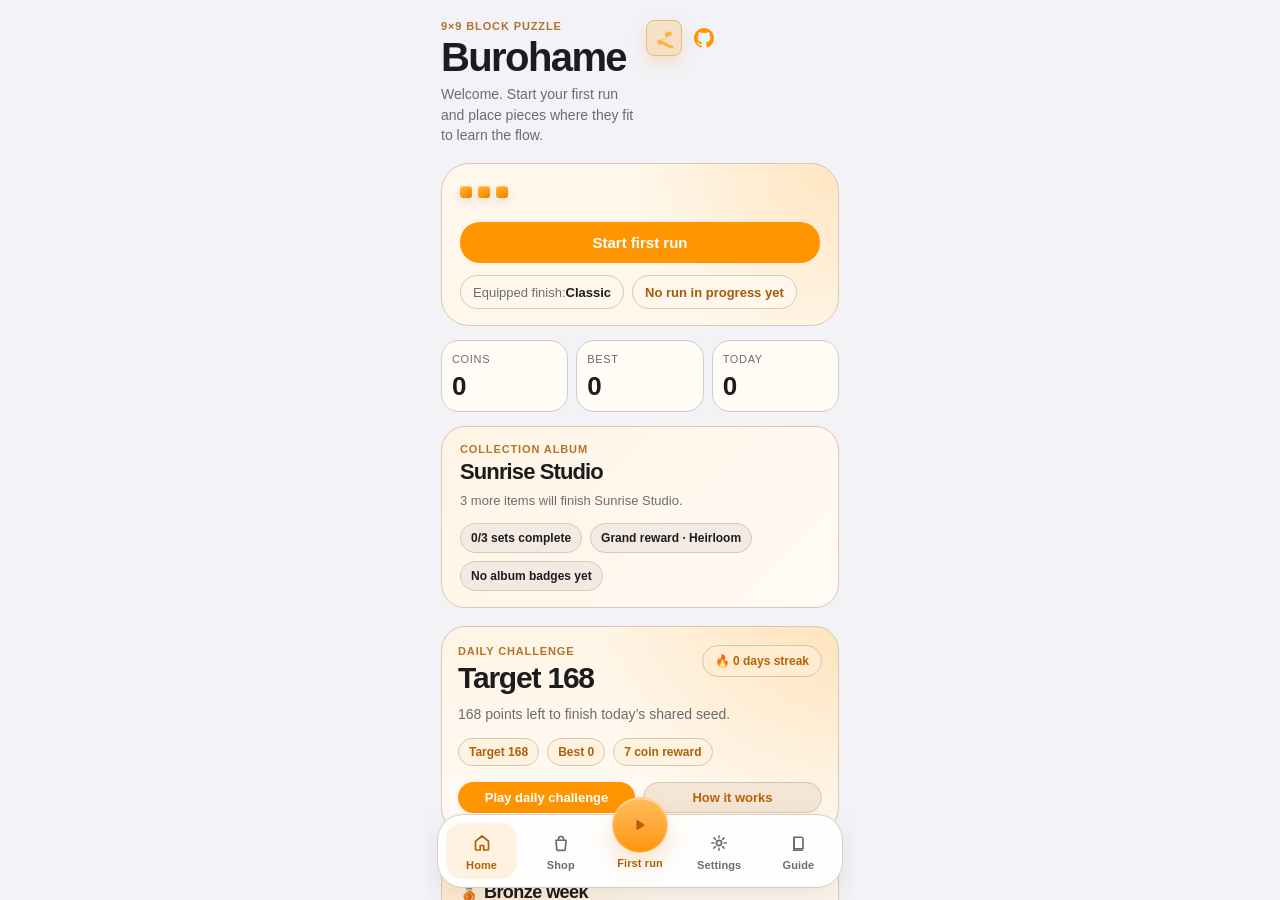
==== pr-preview/pr-103/index.html @ 81af0659 "Deploy preview for PR 103 🛫" ====
<!DOCTYPE html>
<html lang="en">
<head>
  <meta charset="UTF-8">
  <meta name="viewport" content="width=device-width, initial-scale=1.0, maximum-scale=1.0, user-scalable=no">
  <meta name="apple-mobile-web-app-capable" content="yes">
  <meta name="apple-mobile-web-app-status-bar-style" content="default">
  <meta name="apple-mobile-web-app-title" content="Burohame">
  <meta name="mobile-web-app-capable" content="yes">
  <meta name="theme-color" content="#f2f2f7">
  <link rel="manifest" href="manifest.json">
  <link rel="apple-touch-icon" href="icon-192.png">
  <title>Burohame</title>
  <link rel="stylesheet" href="styles.css">
</head>
<body>
  <div id="app" data-page="dashboard">

    <section class="page page--dashboard" data-page="dashboard" aria-label="Dashboard">
      <div class="page-scroll page-scroll--dashboard">
        <header class="page-top page-top--dashboard">
          <div>
            <p class="page-kicker">9×9 block puzzle</p>
            <h1>Burohame</h1>
            <p class="page-intro" id="dashboard-intro">boo-roh-hah-meh</p>
          </div>
          <div class="header-actions">
            <button class="icon-btn icon-btn--share" id="btn-dashboard-share" type="button" aria-label="Share Burohame">
              <svg width="20" height="20" viewBox="0 0 24 24" fill="none" aria-hidden="true">
                <path d="M16 5a3 3 0 1 0 1.18 5.76l-8.22 4.1a3 3 0 0 0-1.96-.73 3 3 0 1 0 1.96 5.27l8.22 4.1A3 3 0 1 0 18 21a2.96 2.96 0 0 0-.82-2.06l-8.22-4.1c.03-.28.03-.56 0-.84l8.22-4.1A3 3 0 1 0 16 5Z" fill="currentColor"/>
              </svg>
            </button>
            <a class="icon-btn" href="https://github.com/Bigalan09/Burohame" target="_blank" rel="noopener noreferrer" aria-label="GitHub repository">
              <svg width="20" height="20" viewBox="0 0 16 16" fill="currentColor" aria-hidden="true">
                <path d="M8 0C3.58 0 0 3.58 0 8c0 3.54 2.29 6.53 5.47 7.59.4.07.55-.17.55-.38 0-.19-.01-.82-.01-1.49-2.01.37-2.53-.49-2.69-.94-.09-.23-.48-.94-.82-1.13-.28-.15-.68-.52-.01-.53.63-.01 1.08.58 1.23.82.72 1.21 1.87.87 2.33.66.07-.52.28-.87.51-1.07-1.78-.2-3.64-.89-3.64-3.95 0-.87.31-1.59.82-2.15-.08-.2-.36-1.02.08-2.12 0 0 .67-.21 2.2.82.64-.18 1.32-.27 2-.27s1.36.09 2 .27c1.53-1.04 2.2-.82 2.2-.82.44 1.1.16 1.92.08 2.12.51.56.82 1.27.82 2.15 0 3.07-1.87 3.75-3.65 3.95.29.25.54.73.54 1.48 0 1.07-.01 1.93-.01 2.2 0 .21.15.46.55.38A8.01 8.01 0 0016 8c0-4.42-3.58-8-8-8z"/>
              </svg>
            </a>
          </div>
        </header>

        <section class="dash-hero" aria-label="Start playing">
          <div class="dash-mark" aria-hidden="true">
            <span></span>
            <span></span>
            <span></span>
          </div>
          <div class="dash-actions">
            <button class="pill-btn wide" id="btn-dashboard-continue">Continue run</button>
            <button class="pill-btn wide pill-btn--secondary" id="btn-dashboard-new">Start new run</button>
          </div>
          <div class="dash-hero-meta" aria-label="Current dashboard status">
            <p class="dash-hero-note">Equipped finish: <strong id="dashboard-finish">Classic</strong></p>
            <span class="dash-hero-chip" id="dashboard-run-state">Ready for a fresh run</span>
          </div>
        </section>

        <section class="dashboard-stats" aria-label="Dashboard statistics">
          <article class="dashboard-stat">
            <span>Coins</span>
            <strong id="dashboard-coins">0</strong>
          </article>
          <article class="dashboard-stat">
            <span>Best</span>
            <strong id="dashboard-best">0</strong>
          </article>
          <article class="dashboard-stat">
            <span>Today</span>
            <strong id="dashboard-today">0</strong>
          </article>
        </section>

        <button class="album-teaser" id="btn-dashboard-album-page" type="button" aria-label="Open collection album">
          <div>
            <span class="album-teaser__kicker">Collection album</span>
            <strong id="dashboard-album-title">Collection album</strong>
            <p id="dashboard-album-copy">Browse themed cosmetic sets and track completion rewards.</p>
          </div>
          <div class="album-teaser__meta">
            <span id="dashboard-album-progress">0/0 sets complete</span>
            <span id="dashboard-album-reward">Grand reward</span>
            <span id="dashboard-album-badge">No album badges yet</span>
          </div>
        </button>

        <section class="dashboard-retention" aria-label="Extras">
          <section class="dashboard-challenge" aria-label="Daily challenge status">
            <div class="dashboard-challenge__head">
              <div>
                <span class="dashboard-challenge__kicker">Daily challenge</span>
                <h2 id="dashboard-daily-title">Ready for today</h2>
              </div>
              <span class="dashboard-challenge__streak" id="dashboard-daily-streak">🔥 0 day streak</span>
            </div>
            <p class="dashboard-challenge__copy" id="dashboard-daily-copy">A fresh seeded board is ready.</p>
            <div class="dashboard-challenge__meta">
              <span id="dashboard-daily-target">Target 0</span>
              <span id="dashboard-daily-best">Best 0</span>
              <span id="dashboard-daily-reward">0 coin reward</span>
            </div>
            <div class="dashboard-challenge__actions">
              <button class="pill-btn" id="btn-dashboard-daily-play" type="button">Play daily challenge</button>
              <button class="pill-btn pill-btn--secondary" id="btn-dashboard-daily-info" type="button">How it works</button>
            </div>
          </section>

          <div class="retention-links">
            <button class="retention-link retention-link--weekly" id="btn-dashboard-weekly-page" type="button" aria-label="Open weekly leaderboard page">
              <span class="retention-link__kicker">Weekly leaderboard</span>
              <strong id="dashboard-weekly-card-title">Bronze week</strong>
              <p id="dashboard-weekly-card-copy">Your best four runs shape the table.</p>
              <div class="retention-link__meta">
                <span id="dashboard-weekly-card-rank">20th of 20</span>
                <span id="dashboard-weekly-card-zone">Hold zone</span>
                <span id="dashboard-weekly-card-countdown">0h left</span>
              </div>
              <div class="retention-link__footer" aria-hidden="true">
                <span class="retention-link__cta">Open weekly leaderboard</span>
                <span class="retention-link__arrow">→</span>
              </div>
            </button>

            <button class="retention-link" id="btn-dashboard-quests-page" type="button" aria-label="Open quest chains page">
              <span class="retention-link__kicker">Quest chains</span>
              <strong id="dashboard-quest-card-title">Weekly routes</strong>
              <p id="dashboard-quest-card-copy">Only one quest step is active at a time. Finish it to unlock the next.</p>
              <div class="retention-link__meta">
                <span id="dashboard-quest-card-progress">0/0 chains complete</span>
                <span id="dashboard-quest-card-timer">0h left</span>
              </div>
              <div class="retention-link__footer" aria-hidden="true">
                <span class="retention-link__cta">Open quest chains</span>
                <span class="retention-link__arrow">→</span>
              </div>
            </button>

            <button class="retention-link" id="btn-dashboard-missions-page" type="button" aria-label="Open daily missions page">
              <span class="retention-link__kicker">Daily missions</span>
              <strong id="dashboard-mission-card-title">Today’s goals</strong>
              <p id="dashboard-mission-copy">Fresh goals are on the way.</p>
              <div class="retention-link__meta">
                <span id="dashboard-mission-card-progress">0/0 completed</span>
                <span class="dashboard-mission-pill" id="mission-badge" hidden>0/0</span>
              </div>
              <div class="retention-link__footer" aria-hidden="true">
                <span class="retention-link__cta">Open daily missions</span>
                <span class="retention-link__arrow">→</span>
              </div>
            </button>
          </div>
        </section>
      </div>
    </section>

    <section class="page page--weekly" data-page="weekly" aria-label="Weekly leaderboard">
      <div class="page-scroll">
        <header class="page-top">
          <div>
            <p class="page-kicker">Best four runs</p>
            <h2>Weekly leaderboard</h2>
            <p class="page-intro">Every week you sit in a calm league. Only your strongest four runs count, so quality beats grind.</p>
          </div>
          <button class="icon-btn" data-back-page="dashboard" aria-label="Back to dashboard" type="button">
            <svg width="20" height="20" viewBox="0 0 20 20" fill="none" aria-hidden="true">
              <path d="M11.75 4.5L6 10l5.75 5.5" stroke="currentColor" stroke-width="1.9" stroke-linecap="round" stroke-linejoin="round"/>
            </svg>
          </button>
        </header>

        <section class="dashboard-weekly page-panel page-panel--retention" aria-label="Weekly ladder and leagues">
          <div class="dashboard-weekly__head">
            <div>
              <span class="dashboard-weekly__kicker">Weekly ladder</span>
              <h2 id="weekly-page-title">Bronze week</h2>
            </div>
            <span class="dashboard-weekly__countdown" id="weekly-page-countdown">0h left</span>
          </div>
          <p class="dashboard-weekly__copy" id="weekly-page-copy">Your best four runs this week count towards a calm, low-pressure league table.</p>
          <div class="dashboard-weekly__result" id="weekly-page-result-banner" hidden>
            <strong id="weekly-page-result-title">Last week settled</strong>
            <span id="weekly-page-result-copy">Coins and unlocks land automatically at the weekly reset.</span>
          </div>
          <div class="dashboard-weekly__stats">
            <article>
              <span>League</span>
              <strong id="weekly-page-league">Bronze</strong>
            </article>
            <article>
              <span>Score</span>
              <strong id="weekly-page-score">0</strong>
            </article>
            <article>
              <span>Rank</span>
              <strong id="weekly-page-rank">20th</strong>
            </article>
          </div>
          <div class="dashboard-weekly__meta">
            <span id="weekly-page-band">Steady pack</span>
            <span id="weekly-page-zone">Hold zone</span>
            <span id="weekly-page-runs">0/4 counted</span>
          </div>
          <div class="dashboard-weekly__progress">
            <div class="dashboard-weekly__progress-copy">
              <strong id="weekly-page-next-step">One good run can change your week.</strong>
              <span id="weekly-page-reward">Weekly reward preview · 0 coins</span>
            </div>
            <div class="dashboard-weekly__best-runs" id="weekly-page-best-runs" aria-label="Counted weekly runs"></div>
          </div>
          <div class="dashboard-weekly__global" aria-live="polite">
            <div class="dashboard-weekly__global-head">
              <strong>Weekly table</strong>
              <span id="weekly-global-status">Loading weekly table…</span>
            </div>
            <ol class="dashboard-weekly__global-list" id="weekly-global-list" aria-label="Weekly leaderboard entries"></ol>
          </div>
        </section>
      </div>
    </section>

    <section class="page page--quests" data-page="quests" aria-label="Quest chains">
      <div class="page-scroll">
        <header class="page-top">
          <div>
            <p class="page-kicker">Weekly routes</p>
            <h2>Quest chains</h2>
            <p class="page-intro">Longer routes unfold one step at a time through the week, then pay out the bigger rewards when the chain is complete.</p>
          </div>
          <button class="icon-btn" data-back-page="dashboard" aria-label="Back to dashboard" type="button">
            <svg width="20" height="20" viewBox="0 0 20 20" fill="none" aria-hidden="true">
              <path d="M11.75 4.5L6 10l5.75 5.5" stroke="currentColor" stroke-width="1.9" stroke-linecap="round" stroke-linejoin="round"/>
            </svg>
          </button>
        </header>

        <div class="page-panel page-panel--goals page-panel--retention">
          <div class="missions-head">
            <div>
              <h2>Quest chains</h2>
              <p id="quests-subtitle">Only one step is active in each chain. Finish the active step to unlock the next reward.</p>
            </div>
            <span class="missions-count" id="quests-count">0/0 chains complete</span>
          </div>
          <div id="quest-list" class="missions-list" aria-live="polite"></div>
          <button class="pill-btn wide pill-btn--secondary retention-back-btn" data-back-page="dashboard" type="button">Back to dashboard</button>
        </div>
      </div>
    </section>

    <section class="page page--missions" data-page="missions" aria-label="Daily missions">
      <div class="page-scroll">
        <header class="page-top">
          <div>
            <p class="page-kicker">Daily goals</p>
            <h2>Daily missions</h2>
            <p class="page-intro">Short one-step goals refresh each day, settle rewards automatically, and give you a clear next nudge.</p>
          </div>
          <button class="icon-btn" data-back-page="dashboard" aria-label="Back to dashboard" type="button">
            <svg width="20" height="20" viewBox="0 0 20 20" fill="none" aria-hidden="true">
              <path d="M11.75 4.5L6 10l5.75 5.5" stroke="currentColor" stroke-width="1.9" stroke-linecap="round" stroke-linejoin="round"/>
            </svg>
          </button>
        </header>

        <div class="page-panel page-panel--goals page-panel--retention">
          <div class="missions-head">
            <div>
              <h2>Daily missions</h2>
              <p id="missions-subtitle">Fresh goals are on the way.</p>
            </div>
            <span class="missions-count" id="missions-count">0/0 completed</span>
          </div>
          <div id="missions-list" class="missions-list" aria-live="polite"></div>
          <button class="pill-btn wide pill-btn--secondary retention-back-btn" data-back-page="dashboard" type="button">Back to dashboard</button>
        </div>
      </div>
    </section>

    <section class="page page--game" data-page="game" aria-label="Game">
      <header id="hdr">
        <button class="icon-btn" id="btn-game-back" aria-label="Back to dashboard" type="button">
          <svg width="20" height="20" viewBox="0 0 20 20" fill="none" aria-hidden="true">
            <path d="M11.75 4.5L6 10l5.75 5.5" stroke="currentColor" stroke-width="1.9" stroke-linecap="round" stroke-linejoin="round"/>
          </svg>
        </button>
        <div id="score-wrap">
          <div id="score-main">0</div>
          <div id="score-sub">
            <span id="session-mode-badge" class="session-mode-badge" hidden>Daily challenge</span>
            <span>Today&nbsp;<span id="today-val">0</span></span>
            <span>🏆&nbsp;<span id="best-val">0</span></span>
            <span class="coins-stat" aria-live="polite" aria-label="Coins">🪙&nbsp;<span id="coin-balance">0</span></span>
          </div>
        </div>
        <div class="header-actions">
          <button class="icon-btn" id="btn-quick-settings" aria-label="Quick settings" type="button">
            <svg width="20" height="20" viewBox="0 0 20 20" fill="none" aria-hidden="true">
              <circle cx="10" cy="10" r="2.5" stroke="currentColor" stroke-width="2"/>
              <path d="M10 1.5v2M10 16.5v2M1.5 10h2M16.5 10h2M4.1 4.1l1.4 1.4M14.5 14.5l1.4 1.4M4.1 15.9l1.4-1.4M14.5 5.5l1.4-1.4" stroke="currentColor" stroke-width="1.8" stroke-linecap="round"/>
            </svg>
          </button>
        </div>
      </header>

      <div id="game-banner" class="game-banner" aria-live="polite" aria-atomic="true">
        <div id="game-banner-stack" class="game-banner__stack">
          <article class="game-banner__message game-banner__message--live game-banner__message--placeholder">
            <span class="game-banner__kicker">Run updates</span>
            <strong class="game-banner__title">Play to see live milestones.</strong>
          </article>
        </div>
      </div>

      <main id="main">
        <div id="board-wrap">
          <div id="board"></div>
        </div>

        <div id="coach-panel" hidden>
          <div id="health-row">
            <span class="metric" id="m-holes">Holes&nbsp;<b>0</b></span>
            <span class="metric" id="m-lanes">Lanes&nbsp;<b>18</b></span>
            <span class="metric" id="m-centre">Centre&nbsp;<b>ok</b></span>
            <span class="metric" id="m-combo">Combo&nbsp;<b>0</b></span>
          </div>
          <div id="strategy-note"></div>
          <div id="move-eval"></div>
          <div id="train-btns">
            <button class="pill-btn" id="btn-hint">💡 Hint</button>
            <button class="pill-btn" id="btn-restart">↺ Restart</button>
          </div>
        </div>

        <div id="rack"></div>
      </main>
    </section>

    <section class="page page--shop" data-page="shop" aria-label="Shop">
      <div class="page-scroll">
        <header class="page-top">
          <div>
            <p class="page-kicker">Collection</p>
            <h2>Shop</h2>
            <p class="page-intro">Spend coins on colourways and finishes, then equip your favourites for the next run.</p>
          </div>
        </header>

        <div class="page-panel page-panel--shop">
          <div class="collection-head">
            <div>
              <h3>Collection album</h3>
              <p id="collection-album-subtitle">Finish themed sets to bank prestige rewards.</p>
            </div>
            <span class="missions-count" id="collection-album-count">0/0 sets complete</span>
          </div>
          <div class="album-goal">
            <div>
              <strong id="collection-album-goal-title">Heirloom</strong>
              <p id="collection-album-goal-copy">Complete the full album to unlock an exclusive finish.</p>
            </div>
            <span class="album-goal__spotlight" id="collection-album-spotlight">A featured set will appear here.</span>
          </div>
          <div id="collection-album-list" class="album-list" aria-live="polite"></div>
        </div>

        <div class="page-panel page-panel--shop page-panel--album">
          <div class="collection-head">
            <div>
              <h3>Colourways</h3>
              <p id="colorway-subtitle">Unlock new block colours for future runs.</p>
            </div>
            <span class="missions-count" id="collection-balance">🪙 0</span>
          </div>
          <div id="colorway-list" class="collection-list" aria-live="polite"></div>
        </div>

        <div class="page-panel page-panel--shop">
          <div class="collection-head">
            <div>
              <h3>Block finishes</h3>
              <p id="collection-subtitle">Unlock a finish with coins, then equip it.</p>
            </div>
          </div>
          <div id="collection-list" class="collection-list" aria-live="polite"></div>
        </div>
      </div>
    </section>

    <section class="page page--settings" data-page="settings" aria-label="Settings">
      <div class="page-scroll">
        <header class="page-top">
          <div>
            <p class="page-kicker">Tune play</p>
            <h2>Settings</h2>
            <p class="page-intro">Adjust how the game feels and looks.</p>
          </div>
        </header>

        <div class="page-panel settings-page-panel">
          <label class="tog-row">
            <span>Coach Mode</span>
            <span class="tog-wrap">
              <input type="checkbox" id="page-chk-coach">
              <span class="tog-track"><span class="tog-thumb"></span></span>
            </span>
          </label>
          <label class="tog-row">
            <span>Extended Pieces</span>
            <span class="tog-wrap">
              <input type="checkbox" id="page-chk-extended">
              <span class="tog-track"><span class="tog-thumb"></span></span>
            </span>
          </label>
          <label class="tog-row">
            <span>Dark Mode</span>
            <span class="tog-wrap">
              <input type="checkbox" id="page-chk-dark">
              <span class="tog-track"><span class="tog-thumb"></span></span>
            </span>
          </label>
          <div class="setting-row setting-row--stack">
            <div>
              <span>Block Colour</span>
              <small id="page-colour-note">Unlock more colourways in the shop.</small>
            </div>
            <select id="page-sel-color"></select>
          </div>
          <div class="setting-row">
            <span>Pieces per Round</span>
            <select id="page-sel-rack">
              <option value="1">1</option>
              <option value="2">2</option>
              <option value="3">3</option>
            </select>
          </div>
          <div class="setting-row setting-row--stack">
            <div>
              <span>Leaderboard name</span>
              <small id="page-weekly-backend-status">Choose a leaderboard name to join the weekly table.</small>
            </div>
            <input id="page-input-weekly-name" type="text" maxlength="18" autocomplete="off" spellcheck="false" placeholder="Choose a name">
          </div>
          <div class="setting-row setting-row--stack">
            <div>
              <span>Equipped finish</span>
              <small id="page-equipped-cosmetic-label">Classic finish equipped</small>
            </div>
            <button class="pill-btn pill-btn--secondary" id="btn-settings-shop" type="button">Open shop</button>
          </div>
          <button class="pill-btn wide" id="btn-settings-save" type="button">Save settings</button>
          <button class="pill-btn wide danger" id="btn-clear-data" type="button">🗑️ Clear All Data</button>
        </div>
      </div>
    </section>

    <section class="page page--about" data-page="about" aria-label="About and guide">
      <div class="page-scroll">
        <header class="page-top">
          <div>
            <p class="page-kicker">Guide</p>
            <h2>About and guide</h2>
            <p class="page-intro">Learn the basics and find the project.</p>
          </div>
        </header>

        <div class="page-panel about-panel">
          <section>
            <h3>How to play</h3>
            <ol class="about-list">
              <li>Place every piece in the rack on the 9×9 board.</li>
              <li>Fill rows, columns, or 3×3 boxes to clear them.</li>
              <li>Keep space open so future racks still fit.</li>
            </ol>
          </section>

          <section>
            <h3>Helpful reminders</h3>
            <ul class="about-list">
              <li>Coach Mode spots risky holes and safer lanes.</li>
              <li>Combos matter, but board shape matters more.</li>
              <li>Shop colourways and finishes are cosmetic only, so score still comes first.</li>
            </ul>
          </section>

          <section>
            <h3>Find us</h3>
            <p class="about-copy">Follow development, raise issues, or suggest the next feature on GitHub.</p>
            <a class="pill-btn wide about-link" href="https://github.com/Bigalan09/Burohame" target="_blank" rel="noopener noreferrer">Open GitHub</a>
          </section>
        </div>
      </div>
    </section>

    <div id="ov-quick-settings" class="overlay" hidden>
      <div class="ov-card ov-card--quick-settings">
        <h2>Quick settings</h2>
        <p>Fast adjustments while you are in a run.</p>
        <label class="tog-row">
          <span>Coach Mode</span>
          <span class="tog-wrap">
            <input type="checkbox" id="quick-chk-coach">
            <span class="tog-track"><span class="tog-thumb"></span></span>
          </span>
        </label>
        <label class="tog-row">
          <span>Dark Mode</span>
          <span class="tog-wrap">
            <input type="checkbox" id="quick-chk-dark">
            <span class="tog-track"><span class="tog-thumb"></span></span>
          </span>
        </label>
        <button class="pill-btn wide" id="btn-quick-settings-save" type="button">Apply</button>
        <button class="pill-btn wide pill-btn--secondary" id="btn-quick-settings-close" type="button">Back to game</button>
      </div>
    </div>

    <div id="ov-gameover" class="overlay" hidden>
      <div class="ov-card ov-card--summary">
        <button class="summary-close-btn" id="btn-gameover-dashboard" type="button" aria-label="Back to dashboard">
          <svg width="18" height="18" viewBox="0 0 20 20" fill="none" aria-hidden="true">
            <path d="M11.75 4.5L6 10l5.75 5.5" stroke="currentColor" stroke-width="1.9" stroke-linecap="round" stroke-linejoin="round"/>
          </svg>
        </button>
        <h2>Run complete</h2>
        <p class="summary-intro">Ready for another go?</p>
        <div class="run-summary" aria-label="Run rewards summary">
          <div class="summary-stat summary-stat--score">
            <span class="summary-label">Score</span>
            <strong id="go-score">0</strong>
          </div>
          <div class="summary-stat">
            <span class="summary-label">Best</span>
            <strong id="go-best">0</strong>
          </div>
          <div class="summary-stat summary-stat--coins">
            <span class="summary-label">Coins this run</span>
            <strong id="go-coins-earned">0</strong>
          </div>
        </div>
        <p class="summary-total">Total coins <strong id="go-coin-total">0</strong></p>
        <p class="summary-note" id="go-summary-note" hidden>One tidy line for this run.</p>
        <section class="summary-continue" id="go-continue-prompt" hidden aria-labelledby="go-continue-title">
          <span class="summary-continue__eyebrow" id="go-continue-eyebrow">One more run</span>
          <h3 id="go-continue-title">A calm nudge to play again</h3>
          <p id="go-continue-copy">You’re close to something meaningful, so another run is only one tap away.</p>
          <span class="summary-continue__meta" id="go-continue-meta">Reward · progress nearby</span>
        </section>
        <section class="summary-challenge" id="go-daily-summary" hidden>
          <div class="summary-challenge__head">
            <h3>Daily challenge</h3>
            <span id="go-daily-status">In progress</span>
          </div>
          <p id="go-daily-copy">Today’s target is still waiting for you.</p>
        </section>
        <button class="pill-btn wide summary-primary-btn" id="btn-new" type="button">Play again</button>
      </div>
    </div>

    <nav class="bottom-nav" aria-label="Primary">
      <button class="bottom-nav__item" data-nav-page="dashboard" type="button" aria-label="Dashboard">
        <svg width="20" height="20" viewBox="0 0 20 20" fill="none" aria-hidden="true">
          <path d="M3.5 8.25L10 3l6.5 5.25V16a1 1 0 0 1-1 1h-3.75v-4.5h-3.5V17H4.5a1 1 0 0 1-1-1V8.25Z" stroke="currentColor" stroke-width="1.7" stroke-linejoin="round"/>
        </svg>
        <span>Home</span>
      </button>
      <button class="bottom-nav__item" data-nav-page="shop" type="button" aria-label="Shop">
        <svg width="20" height="20" viewBox="0 0 20 20" fill="none" aria-hidden="true">
          <path d="M5 7.25h10l-.75 9.25a1 1 0 0 1-1 .92H6.75a1 1 0 0 1-1-.92L5 7.25Z" stroke="currentColor" stroke-width="1.7" stroke-linejoin="round"/>
          <path d="M7.5 7.25V6a2.5 2.5 0 1 1 5 0v1.25" stroke="currentColor" stroke-width="1.7" stroke-linecap="round"/>
        </svg>
        <span>Shop</span>
      </button>
      <button class="bottom-nav__item bottom-nav__item--play" id="btn-bottom-nav-play" type="button" aria-label="Start new run">
        <span class="bottom-nav__play-disc" aria-hidden="true">
          <svg width="24" height="24" viewBox="0 0 24 24" fill="none">
            <path d="M9 7.5v9l7-4.5-7-4.5Z" fill="currentColor" stroke="currentColor" stroke-width="1.2" stroke-linejoin="round"/>
          </svg>
        </span>
        <span id="bottom-nav-play-label">Play</span>
      </button>
      <button class="bottom-nav__item" data-nav-page="settings" type="button" aria-label="Settings">
        <svg width="20" height="20" viewBox="0 0 20 20" fill="none" aria-hidden="true">
          <circle cx="10" cy="10" r="2.6" stroke="currentColor" stroke-width="1.7"/>
          <path d="M10 2.75v2.1M10 15.15v2.1M4.87 4.87l1.48 1.48M13.65 13.65l1.48 1.48M2.75 10h2.1M15.15 10h2.1M4.87 15.13l1.48-1.48M13.65 6.35l1.48-1.48" stroke="currentColor" stroke-width="1.5" stroke-linecap="round"/>
        </svg>
        <span>Settings</span>
      </button>
      <button class="bottom-nav__item" data-nav-page="about" type="button" aria-label="Guide">
        <svg width="20" height="20" viewBox="0 0 20 20" fill="none" aria-hidden="true">
          <path d="M6 4.25h7.25a1.75 1.75 0 0 1 1.75 1.75v9.75H7.5A1.5 1.5 0 0 0 6 17.25V4.25Z" stroke="currentColor" stroke-width="1.7" stroke-linejoin="round"/>
          <path d="M6 4.25v13m0 0h8.25" stroke="currentColor" stroke-width="1.7" stroke-linecap="round"/>
        </svg>
        <span>Guide</span>
      </button>
    </nav>
  </div>

  <div id="milestone-live" class="sr-only" aria-live="polite" aria-atomic="true"></div>

  <script src="config.js"></script>
  <script src="leaderboard-handles.js"></script>
  <script src="app.js"></script>
  <script>
    if ('serviceWorker' in navigator) {
      const hadController = !!navigator.serviceWorker.controller;

      window.addEventListener('load', () => {
        navigator.serviceWorker.register('sw.js', { updateViaCache: 'none' });
      });

      let refreshing = false;
      navigator.serviceWorker.addEventListener('controllerchange', () => {
        if (hadController && !refreshing) {
          refreshing = true;
          window.location.reload();
        }
      });
    }
  </script>
</body>
</html>
---- pr-preview/pr-103/styles.css ----
/* ===== Reset & base ===== */
*, *::before, *::after { box-sizing: border-box; margin: 0; padding: 0; }

:root {
  --bg:        #f2f2f7;
  --bg-card:   #ffffff;
  --border:    #d1d1d6;
  --text:      #1c1c1e;
  --text-2:    #6c6c70;
  --accent:    #ff9500;
  --accent-dk: #e07800;
  --accent-hi: #ffb340;
  --cell-alt:  rgba(0,0,0,0.04);
  --preview-ok:  rgba(80,200,80,0.45);
  --preview-bad: rgba(220,50,50,0.35);
  --preview-clr: rgba(255,215,0,0.55);
  --hint-cell:   rgba(90,150,255,0.55);
  --hint-cell-2: rgba(255,160,40,0.55);
  --hint-cell-3: rgba(60,200,120,0.55);
  --radius:    14px;
  --block-radius: 1px;
  --block-border: transparent;
  --block-board-fill: linear-gradient(145deg, var(--accent-hi) 0%, var(--accent) 50%, var(--accent-dk) 100%);
  --block-piece-fill: linear-gradient(145deg, var(--accent-hi) 0%, var(--accent) 55%, var(--accent-dk) 100%);
  --block-board-shadow: inset 0 1px 2px rgba(255,255,255,0.45),
                        inset 0 -1px 2px rgba(0,0,0,0.20);
  --block-piece-shadow: inset 0 1px 2px rgba(255,255,255,0.5),
                        inset 0 -1px 2px rgba(0,0,0,0.20),
                        0 2px 4px rgba(0,0,0,0.18);
  --block-ghost-shadow: inset 0 1px 3px rgba(255,255,255,0.5),
                        inset 0 -1px 2px rgba(0,0,0,0.20),
                        0 4px 10px rgba(0,0,0,0.30);
}

/* ===== Colour themes ===== */
[data-color="orange"] { --accent: #ff9500; --accent-dk: #e07800; --accent-hi: #ffb340; }
[data-color="blue"]   { --accent: #007aff; --accent-dk: #005ec4; --accent-hi: #4da3ff; }
[data-color="green"]  { --accent: #34c759; --accent-dk: #248a3d; --accent-hi: #6ee08b; }
[data-color="purple"] { --accent: #af52de; --accent-dk: #8944ab; --accent-hi: #c77deb; }
[data-color="red"]    { --accent: #ff3b30; --accent-dk: #d4264a; --accent-hi: #ff6b60; }
[data-color="teal"]   { --accent: #5ac8fa; --accent-dk: #3aabd6; --accent-hi: #8bdbff; }
[data-color="pink"]   { --accent: #ff2d55; --accent-dk: #d4264a; --accent-hi: #ff6b88; }

/* ===== Cosmetics ===== */
[data-cosmetic="satin"] {
  --block-radius: 6px;
  --block-border: color-mix(in srgb, var(--accent-hi) 52%, rgba(255,255,255,0.35));
  --block-board-fill: linear-gradient(160deg, color-mix(in srgb, var(--accent-hi) 80%, #fff) 0%, var(--accent) 48%, color-mix(in srgb, var(--accent-dk) 88%, #5f3a00) 100%);
  --block-piece-fill: linear-gradient(160deg, color-mix(in srgb, var(--accent-hi) 84%, #fff) 0%, var(--accent) 56%, color-mix(in srgb, var(--accent-dk) 88%, #684000) 100%);
}

[data-cosmetic="carbon"] {
  --block-radius: 3px;
  --block-border: color-mix(in srgb, var(--accent-dk) 58%, rgba(0,0,0,0.55));
  --block-board-fill: linear-gradient(180deg, color-mix(in srgb, var(--accent) 72%, #3d3d42) 0%, color-mix(in srgb, var(--accent-dk) 72%, #1d1d1f) 100%);
  --block-piece-fill: linear-gradient(180deg, color-mix(in srgb, var(--accent) 68%, #525257) 0%, color-mix(in srgb, var(--accent-dk) 78%, #1d1d1f) 100%);
  --block-board-shadow: inset 0 1px 0 rgba(255,255,255,0.16),
                        inset 0 -1px 0 rgba(0,0,0,0.35);
  --block-piece-shadow: inset 0 1px 0 rgba(255,255,255,0.18),
                        inset 0 -1px 0 rgba(0,0,0,0.42),
                        0 2px 7px rgba(0,0,0,0.16);
  --block-ghost-shadow: inset 0 1px 0 rgba(255,255,255,0.18),
                        inset 0 -1px 0 rgba(0,0,0,0.42),
                        0 6px 14px rgba(0,0,0,0.28);
}

[data-cosmetic="prism"] {
  --block-radius: 8px;
  --block-border: color-mix(in srgb, var(--accent-hi) 64%, rgba(255,255,255,0.48));
  --block-board-fill: linear-gradient(135deg, color-mix(in srgb, var(--accent-hi) 96%, white) 0%, color-mix(in srgb, var(--accent) 88%, #ffffff) 32%, color-mix(in srgb, var(--accent-dk) 82%, #3b124b) 100%);
  --block-piece-fill: linear-gradient(135deg, color-mix(in srgb, var(--accent-hi) 96%, white) 0%, color-mix(in srgb, var(--accent) 90%, #ffffff) 36%, color-mix(in srgb, var(--accent-dk) 82%, #401651) 100%);
  --block-board-shadow: inset 0 1px 3px rgba(255,255,255,0.56),
                        inset 0 -1px 3px rgba(0,0,0,0.14),
                        0 0 0 1px rgba(255,255,255,0.1);
  --block-piece-shadow: inset 0 1px 3px rgba(255,255,255,0.56),
                        inset 0 -1px 3px rgba(0,0,0,0.16),
                        0 4px 10px rgba(0,0,0,0.18);
  --block-ghost-shadow: inset 0 1px 4px rgba(255,255,255,0.56),
                        inset 0 -1px 3px rgba(0,0,0,0.18),
                        0 8px 18px rgba(0,0,0,0.26);
}

[data-cosmetic="heirloom"] {
  --block-radius: 7px;
  --block-border: color-mix(in srgb, #f7e2a3 68%, rgba(255,255,255,0.34));
  --block-board-fill: linear-gradient(145deg, #fff5cf 0%, #eac772 32%, #ba8741 68%, #7b4e1c 100%);
  --block-piece-fill: linear-gradient(145deg, #fff7dc 0%, #f0d48c 34%, #c79246 70%, #7b4e1c 100%);
  --block-board-shadow: inset 0 1px 2px rgba(255,255,255,0.5),
                        inset 0 -1px 2px rgba(64,35,0,0.24);
  --block-piece-shadow: inset 0 1px 3px rgba(255,255,255,0.54),
                        inset 0 -1px 2px rgba(65,37,0,0.24),
                        0 4px 10px rgba(72,44,0,0.18);
  --block-ghost-shadow: inset 0 1px 4px rgba(255,255,255,0.56),
                        inset 0 -1px 3px rgba(65,37,0,0.26),
                        0 8px 18px rgba(72,44,0,0.28);
}

/* ===== Dark mode ===== */
[data-theme="dark"] {
  --bg:        #1c1c1e;
  --bg-card:   #2c2c2e;
  --border:    #3a3a3c;
  --text:      #f2f2f7;
  --text-2:    #aeaeb2;
  --cell-alt:  rgba(255,255,255,0.06);
  --preview-ok:  rgba(80,200,80,0.50);
  --preview-bad: rgba(220,50,50,0.40);
  --preview-clr: rgba(255,215,0,0.60);
  --hint-cell:   rgba(90,150,255,0.60);
  --hint-cell-2: rgba(255,160,40,0.65);
  --hint-cell-3: rgba(60,200,120,0.65);
}

html, body {
  height: 100%;
  background: var(--bg);
  color: var(--text);
  font-family: -apple-system, BlinkMacSystemFont, "Segoe UI", sans-serif;
  -webkit-tap-highlight-color: transparent;
  overflow: hidden;
  touch-action: none;
  user-select: none;
  -webkit-user-select: none;
}

#app {
  height: 100vh;      /* fallback for older browsers */
  height: 100dvh;     /* dynamic viewport – avoids iOS URL-bar overlap */
  max-width: 430px;
  margin: 0 auto;
  overflow: hidden;
  position: relative;
}

.page {
  display: none;
  flex-direction: column;
  height: 100%;
  min-height: 0;
}

#app[data-page="dashboard"] .page[data-page="dashboard"],
#app[data-page="daily-challenge"] .page[data-page="daily-challenge"],
#app[data-page="weekly"] .page[data-page="weekly"],
#app[data-page="quests"] .page[data-page="quests"],
#app[data-page="missions"] .page[data-page="missions"],
#app[data-page="game"] .page[data-page="game"],
#app[data-page="shop"] .page[data-page="shop"],
#app[data-page="settings"] .page[data-page="settings"],
#app[data-page="about"] .page[data-page="about"] {
  display: flex;
}

.page-scroll {
  flex: 1;
  min-height: 0;
  overflow-y: auto;
  padding: 18px 16px calc(110px + env(safe-area-inset-bottom, 0px));
}

.page-scroll--dashboard {
  padding-top: 20px;
}

.page--game #main {
  padding-bottom: 12px;
}

.page-top {
  display: flex;
  align-items: flex-start;
  gap: 12px;
  margin-bottom: 18px;
}

.page-top > div {
  flex: 1;
  min-width: 0;
}

.page-kicker {
  font-size: 11px;
  font-weight: 800;
  text-transform: uppercase;
  letter-spacing: 0.08em;
  color: color-mix(in srgb, var(--accent-dk) 60%, var(--text-2));
}

.page-top h1,
.page-top h2 {
  margin-top: 6px;
  font-size: clamp(30px, 8vw, 40px);
  line-height: 0.96;
  letter-spacing: -0.04em;
}

.page-top h2 {
  font-size: clamp(24px, 6vw, 32px);
}

.page-intro {
  margin-top: 8px;
  font-size: 14px;
  line-height: 1.45;
  color: var(--text-2);
}

.page-panel {
  padding: 16px;
  border-radius: 22px;
  background: color-mix(in srgb, var(--accent) 5%, var(--bg-card));
  border: 1px solid color-mix(in srgb, var(--accent) 10%, var(--border));
}

.page-panel--goals {
  padding: 18px 16px;
}

.dash-hero {
  padding: 20px 18px 16px;
  border-radius: 28px;
  background:
    radial-gradient(circle at top right, color-mix(in srgb, var(--accent) 18%, transparent), transparent 48%),
    color-mix(in srgb, var(--accent) 8%, var(--bg-card));
  border: 1px solid color-mix(in srgb, var(--accent) 16%, var(--border));
}

.dash-mark {
  display: inline-grid;
  grid-template-columns: repeat(3, 12px);
  gap: 6px;
  margin-bottom: 16px;
}

.dash-mark span {
  width: 12px;
  height: 12px;
  border-radius: 3px;
  background: linear-gradient(145deg, var(--accent-hi) 0%, var(--accent) 65%, var(--accent-dk) 100%);
  box-shadow: inset 0 1px 1px rgba(255,255,255,0.35), 0 4px 10px rgba(0,0,0,0.1);
}

.dash-actions {
  display: flex;
  flex-direction: column;
  gap: 8px;
}

.dash-actions .wide {
  margin-top: 0;
}

.dash-hero-meta {
  display: flex;
  flex-wrap: wrap;
  gap: 8px;
  margin-top: 12px;
}

.dash-hero-note,
.dash-hero-chip {
  display: inline-flex;
  align-items: center;
  min-height: 34px;
  padding: 7px 12px;
  border-radius: 999px;
  background: color-mix(in srgb, var(--accent) 8%, var(--bg-card));
  border: 1px solid color-mix(in srgb, var(--accent) 14%, var(--border));
  font-size: 13px;
  color: var(--text-2);
}

.dash-hero-note strong {
  color: var(--text);
}

.dash-hero-chip {
  font-weight: 700;
  color: color-mix(in srgb, var(--accent-dk) 70%, var(--text));
}

.dashboard-stats {
  display: grid;
  grid-template-columns: repeat(3, minmax(0, 1fr));
  gap: 8px;
  margin-top: 14px;
}

.dashboard-stat {
  padding: 12px 10px;
  border-radius: 18px;
  background: color-mix(in srgb, var(--accent) 4%, var(--bg-card));
  border: 1px solid color-mix(in srgb, var(--accent) 10%, var(--border));
}

.dashboard-stat span {
  display: block;
  font-size: 11px;
  text-transform: uppercase;
  letter-spacing: 0.06em;
  color: var(--text-2);
}

.dashboard-stat strong {
  display: block;
  margin-top: 8px;
  font-size: clamp(22px, 6vw, 26px);
  line-height: 1;
  color: var(--text);
}

.dashboard-retention {
  margin-top: 18px;
}

.album-teaser {
  width: 100%;
  margin-top: 14px;
  padding: 16px 18px;
  border-radius: 24px;
  border: 1px solid color-mix(in srgb, var(--accent) 16%, var(--border));
  background: linear-gradient(135deg, color-mix(in srgb, var(--accent) 10%, var(--bg-card)) 0%, color-mix(in srgb, var(--accent-hi) 6%, var(--bg-card)) 100%);
  color: inherit;
  text-align: left;
  display: grid;
  gap: 12px;
}

.album-teaser__kicker {
  display: block;
  font-size: 11px;
  font-weight: 800;
  letter-spacing: 0.08em;
  text-transform: uppercase;
  color: color-mix(in srgb, var(--accent-dk) 62%, var(--text-2));
}

.album-teaser strong {
  display: block;
  margin-top: 6px;
  font-size: 22px;
  line-height: 1;
  letter-spacing: -0.04em;
}

.album-teaser p {
  margin-top: 8px;
  font-size: 13px;
  line-height: 1.5;
  color: var(--text-2);
}

.album-teaser__meta {
  display: flex;
  flex-wrap: wrap;
  gap: 8px;
}

.album-teaser__meta span {
  min-height: 30px;
  display: inline-flex;
  align-items: center;
  padding: 6px 10px;
  border-radius: 999px;
  background: color-mix(in srgb, var(--accent) 8%, var(--bg));
  border: 1px solid color-mix(in srgb, var(--accent) 14%, var(--border));
  font-size: 12px;
  font-weight: 700;
}

.dashboard-section-head {
  display: flex;
  align-items: flex-end;
  justify-content: space-between;
  gap: 12px;
}

.dashboard-section-head__kicker,
.retention-link__kicker {
  display: block;
  font-size: 11px;
  font-weight: 800;
  text-transform: uppercase;
  letter-spacing: 0.08em;
  color: color-mix(in srgb, var(--accent-dk) 62%, var(--text-2));
}

.dashboard-section-head h2 {
  margin-top: 6px;
  font-size: clamp(24px, 6vw, 28px);
  line-height: 1;
  letter-spacing: -0.04em;
}

.retention-links {
  display: grid;
  gap: 10px;
  margin-top: 14px;
}

.retention-link {
  width: 100%;
  padding: 16px;
  border: 1px solid color-mix(in srgb, var(--accent) 14%, var(--border));
  border-radius: 22px;
  background:
    radial-gradient(circle at top right, color-mix(in srgb, var(--accent) 12%, transparent), transparent 54%),
    color-mix(in srgb, var(--accent) 6%, var(--bg-card));
  color: inherit;
  text-align: left;
  cursor: pointer;
  position: relative;
  overflow: hidden;
  isolation: isolate;
  transition: transform 0.18s ease, border-color 0.18s ease, background-color 0.18s ease, box-shadow 0.18s ease;
}

.retention-link::before {
  content: '';
  position: absolute;
  inset: 0;
  background: linear-gradient(135deg, color-mix(in srgb, var(--accent) 8%, transparent) 0%, transparent 58%);
  opacity: 0;
  transition: opacity 0.18s ease;
  pointer-events: none;
}

.retention-link:hover,
.retention-link:focus-visible {
  border-color: color-mix(in srgb, var(--accent) 34%, var(--border));
  box-shadow: 0 10px 24px color-mix(in srgb, var(--accent) 10%, transparent);
  transform: translateY(-2px);
}

.retention-link:hover::before,
.retention-link:focus-visible::before {
  opacity: 1;
}

.retention-link:active {
  transform: translateY(0);
  box-shadow: 0 4px 12px color-mix(in srgb, var(--accent) 8%, transparent);
}

.retention-link strong {
  display: block;
  margin-top: 8px;
  font-size: 18px;
  line-height: 1.1;
  letter-spacing: -0.03em;
}

.retention-link p {
  margin-top: 6px;
  margin-bottom: 0;
  font-size: 14px;
  line-height: 1.45;
  color: var(--text-2);
}

.retention-link__meta {
  display: flex;
  flex-wrap: wrap;
  gap: 8px;
  margin-top: 14px;
}

.retention-link__meta span {
  display: inline-flex;
  align-items: center;
  justify-content: center;
  min-height: 32px;
  padding: 6px 10px;
  border-radius: 999px;
  background: color-mix(in srgb, var(--accent) 10%, var(--bg-card));
  border: 1px solid color-mix(in srgb, var(--accent) 16%, var(--border));
  color: color-mix(in srgb, var(--accent-dk) 70%, var(--text));
  font-size: 12px;
  font-weight: 700;
}

.retention-link__footer {
  display: flex;
  align-items: center;
  justify-content: space-between;
  gap: 12px;
  margin-top: 14px;
  padding-top: 14px;
  border-top: 1px solid color-mix(in srgb, var(--accent) 14%, var(--border));
  position: relative;
  z-index: 1;
}

.retention-link__cta {
  font-size: 13px;
  font-weight: 800;
  letter-spacing: 0.01em;
  color: color-mix(in srgb, var(--accent-dk) 74%, var(--text));
}

.retention-link__arrow {
  display: inline-flex;
  align-items: center;
  justify-content: center;
  width: 34px;
  height: 34px;
  border-radius: 999px;
  background: color-mix(in srgb, var(--accent) 14%, var(--bg-card));
  border: 1px solid color-mix(in srgb, var(--accent) 20%, var(--border));
  color: color-mix(in srgb, var(--accent-dk) 78%, var(--text));
  font-size: 18px;
  line-height: 1;
  transition: transform 0.18s ease, background-color 0.18s ease;
}

.retention-link:hover .retention-link__arrow,
.retention-link:focus-visible .retention-link__arrow {
  transform: translateX(2px);
  background: color-mix(in srgb, var(--accent) 20%, var(--bg-card));
}

.retention-link > * {
  position: relative;
  z-index: 1;
}

.retention-link--daily {
  background:
    radial-gradient(circle at top right, color-mix(in srgb, var(--accent) 16%, transparent), transparent 50%),
    linear-gradient(180deg, color-mix(in srgb, var(--accent) 10%, var(--bg-card)) 0%, color-mix(in srgb, var(--accent) 4%, var(--bg-card)) 100%);
}

.retention-link--weekly {
  background:
    radial-gradient(circle at top left, color-mix(in srgb, var(--accent) 16%, transparent), transparent 48%),
    linear-gradient(180deg, color-mix(in srgb, var(--accent) 8%, var(--bg-card)) 0%, color-mix(in srgb, var(--accent) 3%, var(--bg-card)) 100%);
}

.page-panel--retention {
  background: color-mix(in srgb, var(--accent) 5%, var(--bg-card));
}

.retention-back-btn {
  margin-top: 16px;
}


.dashboard-weekly {
  margin-top: 16px;
  padding: 18px 16px;
  border-radius: 24px;
  background:
    radial-gradient(circle at top left, color-mix(in srgb, var(--accent) 16%, transparent), transparent 48%),
    linear-gradient(180deg, color-mix(in srgb, var(--accent) 7%, var(--bg-card)) 0%, color-mix(in srgb, var(--accent) 3%, var(--bg-card)) 100%);
  border: 1px solid color-mix(in srgb, var(--accent) 14%, var(--border));
}

.dashboard-weekly__head {
  display: flex;
  align-items: flex-start;
  justify-content: space-between;
  gap: 12px;
}

.dashboard-weekly__kicker {
  display: block;
  font-size: 11px;
  font-weight: 800;
  text-transform: uppercase;
  letter-spacing: 0.08em;
  color: color-mix(in srgb, var(--accent-dk) 62%, var(--text-2));
}

.dashboard-weekly h2 {
  margin-top: 6px;
  font-size: clamp(24px, 6vw, 30px);
  line-height: 0.98;
  letter-spacing: -0.04em;
}

.dashboard-weekly__countdown {
  flex-shrink: 0;
  padding: 8px 12px;
  border-radius: 999px;
  background: color-mix(in srgb, var(--accent) 14%, var(--bg-card));
  border: 1px solid color-mix(in srgb, var(--accent) 18%, var(--border));
  font-size: 12px;
  font-weight: 800;
  color: color-mix(in srgb, var(--accent-dk) 78%, var(--text));
}

.dashboard-weekly__copy {
  margin-top: 12px;
  font-size: 14px;
  line-height: 1.45;
  color: var(--text-2);
}

.dashboard-weekly__result {
  margin-top: 14px;
  display: grid;
  gap: 4px;
  padding: 12px 14px;
  border-radius: 18px;
  background: color-mix(in srgb, var(--accent) 11%, var(--bg-card));
  border: 1px solid color-mix(in srgb, var(--accent) 16%, var(--border));
}

.dashboard-weekly__result strong {
  font-size: 14px;
}

.dashboard-weekly__result span {
  font-size: 13px;
  line-height: 1.45;
  color: var(--text-2);
}

.dashboard-weekly__stats {
  display: grid;
  grid-template-columns: repeat(3, minmax(0, 1fr));
  gap: 8px;
  margin-top: 14px;
}

.dashboard-weekly__stats article {
  padding: 12px 10px;
  border-radius: 18px;
  background: color-mix(in srgb, var(--accent) 4%, var(--bg-card));
  border: 1px solid color-mix(in srgb, var(--accent) 10%, var(--border));
}

.dashboard-weekly__stats span {
  display: block;
  font-size: 11px;
  text-transform: uppercase;
  letter-spacing: 0.06em;
  color: var(--text-2);
}

.dashboard-weekly__stats strong {
  display: block;
  margin-top: 8px;
  font-size: 19px;
  line-height: 1.1;
}

.dashboard-weekly__meta {
  display: flex;
  flex-wrap: wrap;
  gap: 8px;
  margin-top: 14px;
}

.dashboard-weekly__meta span,
.dashboard-weekly__best-run {
  display: inline-flex;
  align-items: center;
  justify-content: center;
  min-height: 32px;
  padding: 6px 10px;
  border-radius: 999px;
  background: color-mix(in srgb, var(--accent) 10%, var(--bg-card));
  border: 1px solid color-mix(in srgb, var(--accent) 14%, var(--border));
  color: color-mix(in srgb, var(--accent-dk) 70%, var(--text));
  font-size: 12px;
  font-weight: 700;
}

.dashboard-weekly__progress {
  margin-top: 16px;
  display: grid;
  gap: 12px;
}

.dashboard-weekly__progress-copy {
  display: grid;
  gap: 4px;
}

.dashboard-weekly__progress-copy strong {
  font-size: 15px;
  line-height: 1.35;
}

.dashboard-weekly__progress-copy span {
  font-size: 13px;
  line-height: 1.45;
  color: var(--text-2);
}

.dashboard-weekly__best-runs {
  display: flex;
  flex-wrap: wrap;
  gap: 8px;
}

.dashboard-weekly__best-run--empty {
  background: color-mix(in srgb, var(--accent) 4%, var(--bg-card));
  color: var(--text-2);
}

.dashboard-weekly__global {
  margin-top: 14px;
  padding: 12px;
  border-radius: 16px;
  border: 1px solid color-mix(in srgb, var(--accent) 14%, var(--border));
  background: color-mix(in srgb, var(--accent) 5%, var(--bg));
}

.dashboard-weekly__global-head {
  display: flex;
  align-items: baseline;
  justify-content: space-between;
  gap: 10px;
}

.dashboard-weekly__global-head strong {
  font-size: 13px;
}

.dashboard-weekly__global-head span {
  font-size: 11px;
  color: var(--text-2);
}

.dashboard-weekly__global-list {
  margin: 10px 0 0;
  padding-left: 20px;
  display: grid;
  gap: 6px;
}

.dashboard-weekly__global-list li {
  font-size: 13px;
  display: flex;
  justify-content: space-between;
  gap: 10px;
}

.dashboard-weekly__global-list strong {
  font-variant-numeric: tabular-nums;
}

.quest-item__kicker {
  display: inline-block;
  font-size: 11px;
  font-weight: 800;
  text-transform: uppercase;
  letter-spacing: 0.08em;
  color: color-mix(in srgb, var(--accent-dk) 62%, var(--text-2));
}

.dashboard-missions {
  position: relative;
  width: 100%;
  margin-top: 16px;
  padding: 14px 48px 14px 16px;
  border-radius: 20px;
  border: 1px solid color-mix(in srgb, var(--accent) 14%, var(--border));
  background: color-mix(in srgb, var(--accent) 7%, var(--bg-card));
  color: inherit;
  text-align: left;
  cursor: pointer;
}

.dashboard-missions__label {
  display: block;
  font-size: 11px;
  font-weight: 800;
  text-transform: uppercase;
  letter-spacing: 0.08em;
  color: color-mix(in srgb, var(--accent-dk) 62%, var(--text-2));
}

.dashboard-missions strong {
  display: block;
  margin-top: 4px;
  font-size: 15px;
  line-height: 1.4;
}

.dashboard-mission-pill {
  position: absolute;
  top: 50%;
  right: 14px;
  transform: translateY(-50%);
  min-width: 36px;
  padding: 4px 8px;
  border-radius: 999px;
  background: var(--accent);
  color: #fff;
  font-size: 10px;
  font-weight: 800;
  line-height: 1;
}

.retention-link__meta .dashboard-mission-pill {
  position: static;
  transform: none;
  right: auto;
  top: auto;
}

.dashboard-challenge {
  margin-top: 16px;
  padding: 18px 16px;
  border-radius: 24px;
  background:
    radial-gradient(circle at top right, color-mix(in srgb, var(--accent) 18%, transparent), transparent 54%),
    linear-gradient(180deg, color-mix(in srgb, var(--accent) 10%, var(--bg-card)) 0%, color-mix(in srgb, var(--accent) 4%, var(--bg-card)) 100%);
  border: 1px solid color-mix(in srgb, var(--accent) 18%, var(--border));
}

.dashboard-challenge__head {
  display: flex;
  align-items: flex-start;
  justify-content: space-between;
  gap: 12px;
}

.dashboard-challenge__kicker {
  display: block;
  font-size: 11px;
  font-weight: 800;
  text-transform: uppercase;
  letter-spacing: 0.08em;
  color: color-mix(in srgb, var(--accent-dk) 62%, var(--text-2));
}

.dashboard-challenge h2 {
  margin-top: 6px;
  font-size: clamp(24px, 6vw, 30px);
  line-height: 0.98;
  letter-spacing: -0.04em;
}

.dashboard-challenge__streak {
  flex-shrink: 0;
  padding: 8px 12px;
  border-radius: 999px;
  background: color-mix(in srgb, var(--accent) 18%, var(--bg-card));
  border: 1px solid color-mix(in srgb, var(--accent) 20%, var(--border));
  font-size: 12px;
  font-weight: 800;
  color: color-mix(in srgb, var(--accent-dk) 78%, var(--text));
}

.dashboard-challenge__copy {
  margin-top: 12px;
  font-size: 14px;
  line-height: 1.45;
  color: var(--text-2);
}

.dashboard-challenge__meta {
  display: flex;
  flex-wrap: wrap;
  gap: 8px;
  margin-top: 14px;
}

.dashboard-challenge__meta span,
.session-mode-badge {
  display: inline-flex;
  align-items: center;
  justify-content: center;
  padding: 6px 10px;
  border-radius: 999px;
  background: color-mix(in srgb, var(--accent) 12%, var(--bg-card));
  border: 1px solid color-mix(in srgb, var(--accent) 18%, var(--border));
  color: color-mix(in srgb, var(--accent-dk) 74%, var(--text));
  font-size: 12px;
  font-weight: 700;
}

.dashboard-challenge__actions {
  display: flex;
  gap: 8px;
  margin-top: 16px;
}

.dashboard-challenge__actions .pill-btn {
  flex: 1;
}

/* ===== Header ===== */
#hdr {
  display: flex;
  align-items: center;
  padding: 8px 12px;
  flex-shrink: 0;
}

.header-actions {
  display: flex;
  align-items: center;
  gap: 4px;
}

.icon-btn {
  width: 36px;
  height: 36px;
  border: none;
  background: none;
  color: var(--accent);
  cursor: pointer;
  display: flex;
  align-items: center;
  justify-content: center;
  border-radius: 8px;
  flex-shrink: 0;
  -webkit-tap-highlight-color: transparent;
}
a.icon-btn { text-decoration: none; }
.icon-btn:active { opacity: 0.6; }
.icon-btn--share {
  color: var(--accent-hi);
  background: linear-gradient(135deg, color-mix(in srgb, var(--accent-hi) 25%, transparent), color-mix(in srgb, var(--accent) 22%, transparent));
  border: 1px solid color-mix(in srgb, var(--accent) 36%, var(--border));
  box-shadow: 0 6px 16px color-mix(in srgb, var(--accent) 20%, transparent);
}
.icon-btn--share:hover,
.icon-btn--share:focus-visible {
  transform: translateY(-1px);
  box-shadow: 0 9px 20px color-mix(in srgb, var(--accent) 26%, transparent);
}
.icon-btn--share:focus-visible {
  outline: 2px solid color-mix(in srgb, var(--accent-hi) 60%, white);
  outline-offset: 2px;
}

.bottom-nav {
  position: absolute;
  left: 12px;
  right: 12px;
  bottom: calc(12px + env(safe-area-inset-bottom, 0px));
  display: grid;
  grid-template-columns: repeat(5, minmax(0, 1fr));
  gap: 8px;
  padding: 8px;
  border-radius: 26px;
  background: color-mix(in srgb, var(--bg-card) 90%, var(--bg));
  border: 1px solid color-mix(in srgb, var(--accent) 10%, var(--border));
  box-shadow: 0 12px 34px rgba(0,0,0,0.08);
  backdrop-filter: blur(14px);
  z-index: 20;
}

#app[data-page="game"] .bottom-nav {
  display: none;
}

.bottom-nav__item {
  border: 0;
  background: transparent;
  color: var(--text-2);
  border-radius: 16px;
  padding: 10px 6px 8px;
  display: flex;
  flex-direction: column;
  align-items: center;
  justify-content: center;
  gap: 6px;
  font: inherit;
  cursor: pointer;
  transition: transform 180ms ease, color 180ms ease, background-color 180ms ease, opacity 180ms ease;
}

.bottom-nav__item[data-nav-page="dashboard"] {
  grid-column: 1;
}

.bottom-nav__item[data-nav-page="shop"] {
  grid-column: 2;
}

.bottom-nav__item[data-nav-page="settings"] {
  grid-column: 4;
}

.bottom-nav__item[data-nav-page="about"] {
  grid-column: 5;
}

.bottom-nav__item span {
  font-size: 11px;
  font-weight: 700;
  letter-spacing: 0.01em;
}

.bottom-nav__item.is-active {
  background: color-mix(in srgb, var(--accent) 12%, var(--bg-card));
  color: color-mix(in srgb, var(--accent-dk) 76%, var(--text));
}

.bottom-nav__item:active {
  opacity: 0.75;
}

.bottom-nav__item--play {
  position: absolute;
  left: 50%;
  bottom: 8px;
  z-index: 1;
  width: 88px;
  padding: 0;
  gap: 4px;
  color: color-mix(in srgb, var(--accent-dk) 82%, var(--text));
  transform: translateX(-50%) translateY(-10px);
}

.bottom-nav__item--play:hover,
.bottom-nav__item--play:focus-visible {
  transform: translateX(-50%) translateY(-12px) scale(1.02);
}

.bottom-nav__item--play:active {
  transform: translateX(-50%) translateY(-8px) scale(0.98);
  opacity: 1;
}

.bottom-nav__play-disc {
  width: 56px;
  height: 56px;
  border-radius: 999px;
  display: inline-flex;
  align-items: center;
  justify-content: center;
  background: linear-gradient(180deg, color-mix(in srgb, var(--accent-hi) 88%, white) 0%, var(--accent) 100%);
  color: color-mix(in srgb, var(--accent-dk) 72%, #40250e);
  box-shadow: 0 12px 24px rgba(224,120,0,0.2), inset 0 1px 1px rgba(255,255,255,0.55);
  border: 1px solid color-mix(in srgb, var(--accent-hi) 46%, rgba(255,255,255,0.6));
}

.bottom-nav__item--play span:last-child {
  color: color-mix(in srgb, var(--accent-dk) 74%, var(--text));
}

@media (prefers-reduced-motion: reduce) {
  .bottom-nav__item {
    transition: none;
  }

  .bottom-nav__item--play,
  .bottom-nav__item--play:hover,
  .bottom-nav__item--play:focus-visible,
  .bottom-nav__item--play:active {
    transform: translateX(-50%) translateY(-10px);
  }
}

.mission-btn {
  position: relative;
}

.mission-btn__badge {
  position: absolute;
  top: -4px;
  right: -6px;
  min-width: 30px;
  padding: 2px 6px;
  border-radius: 999px;
  background: var(--accent);
  color: #fff;
  font-size: 10px;
  font-weight: 700;
  line-height: 1.1;
  box-shadow: 0 4px 10px rgba(0,0,0,0.18);
}

#score-wrap {
  flex: 1;
  text-align: center;
}

#score-main {
  font-size: clamp(32px, 9vw, 42px);
  font-weight: 700;
  line-height: 1;
  color: var(--text);
  letter-spacing: -1px;
}

#score-sub {
  display: flex;
  justify-content: center;
  gap: 10px 14px;
  font-size: 12px;
  color: var(--text-2);
  margin-top: 2px;
  flex-wrap: wrap;
}

.coins-stat {
  display: inline-flex;
  align-items: center;
  gap: 4px;
  padding: 3px 9px;
  border-radius: 999px;
  background: color-mix(in srgb, var(--accent) 12%, var(--bg-card));
  color: color-mix(in srgb, var(--accent-dk) 70%, var(--text));
  border: 1px solid color-mix(in srgb, var(--accent) 22%, var(--border));
  font-weight: 700;
}

[data-theme="dark"] .coins-stat {
  color: color-mix(in srgb, var(--accent-hi) 72%, var(--text));
}

.session-mode-badge {
  order: -1;
}

/* ===== Main ===== */
#main {
  flex: 1;
  display: flex;
  flex-direction: column;
  align-items: center;
  padding: 8px 12px 12px;
  gap: 8px;
  overflow: hidden;
  min-height: 0;
}

.game-banner {
  min-height: 58px;
  margin: 6px 12px 0;
  padding: 10px 14px;
  border-radius: 18px;
  background: color-mix(in srgb, var(--accent) 10%, var(--bg-card));
  border: 1px solid color-mix(in srgb, var(--accent) 16%, var(--border));
  box-shadow: 0 8px 18px rgba(19, 26, 38, 0.08);
  overflow: hidden;
}

.game-banner__stack {
  position: relative;
  min-height: 36px;
}

.game-banner__message {
  display: grid;
  gap: 4px;
  transform: translateY(0);
  opacity: 1;
}

.game-banner__message--live {
  position: relative;
}

.game-banner__message--incoming,
.game-banner__message--outgoing {
  position: absolute;
  inset: 0;
}

.game-banner__message--incoming {
  animation: gameBannerIn 320ms cubic-bezier(0.22, 1, 0.36, 1) both;
}

.game-banner__message--outgoing {
  animation: gameBannerOut 240ms cubic-bezier(0.25, 1, 0.5, 1) both;
}

.game-banner__message--placeholder .game-banner__kicker,
.game-banner__message--placeholder .game-banner__title {
  color: color-mix(in srgb, var(--text-muted) 74%, var(--text));
}

.game-banner__kicker {
  display: block;
  font-size: 10px;
  font-weight: 800;
  letter-spacing: 0.08em;
  text-transform: uppercase;
  color: color-mix(in srgb, var(--accent-dk) 68%, var(--text));
}

.game-banner__title {
  display: block;
  margin-top: 4px;
  font-size: 14px;
  line-height: 1.3;
  color: var(--text);
}

@keyframes gameBannerIn {
  from {
    transform: translateY(115%);
    opacity: 0;
  }
  to {
    transform: translateY(0);
    opacity: 1;
  }
}

@keyframes gameBannerOut {
  from {
    transform: translateY(0);
    opacity: 1;
  }
  to {
    transform: translateY(-115%);
    opacity: 0;
  }
}

@media (prefers-reduced-motion: reduce) {
  .game-banner__message--incoming,
  .game-banner__message--outgoing {
    animation: none;
  }
}

/* ===== Board ===== */
#board-wrap {
  width: min(100%, calc(100dvh - 260px));
  aspect-ratio: 1;
  border-radius: var(--radius);
  background: var(--bg-card);
  box-shadow: 0 2px 12px rgba(0,0,0,0.10);
  border: 1.5px solid var(--border);
  padding: 4px;
  overflow: hidden;
  flex-shrink: 1;
  min-width: 0;
  min-height: 0;
}

#board {
  width: 100%;
  height: 100%;
  display: grid;
  grid-template-columns: repeat(9, 1fr);
  grid-template-rows: repeat(9, 1fr);
  gap: 0;
}

.cell {
  border: 0.5px solid rgba(0,0,0,0.07);
  transition: background 0.07s;
  position: relative;
}

[data-theme="dark"] .cell {
  border-color: rgba(255,255,255,0.10);
}

.cell.cell-alt { background: var(--cell-alt); }

.cell.filled {
  background: var(--accent);
  background: var(--block-board-fill);
  box-shadow: var(--block-board-shadow);
  border-color: var(--accent-dk);
  border-radius: var(--block-radius);
  outline: 1px solid var(--block-border);
  outline-offset: -1px;
}

.cell.preview-ok  { background: var(--preview-ok) !important; border-radius: 0; }
.cell.preview-bad { background: var(--preview-bad) !important; border-radius: 0; }
.cell.preview-clr { background: var(--preview-clr) !important; border-radius: 0; }
.cell.hint-cell   { background: var(--hint-cell) !important; border-radius: 0; }
.cell.hint-cell-2 { background: var(--hint-cell-2) !important; border-radius: 0; }
.cell.hint-cell-3 { background: var(--hint-cell-3) !important; border-radius: 0; }

/* Box separators – heavier lines every 3 cells */
.cell[data-c="2"], .cell[data-c="5"] { border-right: 1.5px solid rgba(0,0,0,0.18); }
.cell[data-r="2"], .cell[data-r="5"] { border-bottom: 1.5px solid rgba(0,0,0,0.18); }

[data-theme="dark"] .cell[data-c="2"],
[data-theme="dark"] .cell[data-c="5"] { border-right-color: rgba(255,255,255,0.28); }
[data-theme="dark"] .cell[data-r="2"],
[data-theme="dark"] .cell[data-r="5"] { border-bottom-color: rgba(255,255,255,0.28); }

/* ===== Piece-placement pop ===== */
@keyframes placePop {
  0%   { transform: scale(0.5); opacity: 0.5; }
  100% { transform: scale(1); opacity: 1; }
}
.cell.just-placed {
  animation: placePop 0.22s cubic-bezier(0.16, 1, 0.3, 1) forwards;
  z-index: 1;
}

/* ===== Enhanced clear animation ===== */
@keyframes clearFlash {
  0%   { transform: scale(1);    opacity: 1; background: #fff; }
  30%  { transform: scale(1.06); opacity: 0.95; }
  100% { transform: scale(0);    opacity: 0; }
}
.cell.clearing {
  animation: clearFlash 0.38s cubic-bezier(0.16, 1, 0.3, 1) forwards;
  z-index: 2;
}

/* ===== Score bump ===== */
@keyframes scoreBump {
  0%   { transform: scale(1); }
  40%  { transform: scale(1.08); }
  100% { transform: scale(1); }
}
#score-main.bump {
  animation: scoreBump 0.3s cubic-bezier(0.16, 1, 0.3, 1);
}

/* ===== Rack piece entrance ===== */
@keyframes pieceIn {
  0%   { transform: scale(0.6) translateY(8px); opacity: 0; }
  100% { transform: scale(1) translateY(0); opacity: 1; }
}
.slot .piece-inner.entering {
  animation: pieceIn 0.28s cubic-bezier(0.16, 1, 0.3, 1) forwards;
}

/* ===== Combo popup ===== */
@keyframes comboFloat {
  0%   { transform: translateX(-50%) translateY(0) scale(0.8); opacity: 0; }
  15%  { transform: translateX(-50%) translateY(-8px) scale(1); opacity: 1; }
  70%  { transform: translateX(-50%) translateY(-32px) scale(1); opacity: 1; }
  100% { transform: translateX(-50%) translateY(-52px) scale(0.95); opacity: 0; }
}
.combo-popup {
  position: fixed;
  left: 50%;
  transform: translateX(-50%);
  font-weight: 800;
  font-size: 22px;
  color: #fff;
  background: var(--accent);
  padding: 4px 14px;
  border-radius: 20px;
  box-shadow: 0 2px 10px rgba(0,0,0,0.35);
  text-shadow: 0 1px 3px rgba(0,0,0,0.30);
  pointer-events: none;
  z-index: 3000;
  animation: comboFloat 0.9s ease-out forwards;
  white-space: nowrap;
}

/* ===== Points popup ===== */
@keyframes pointsFloat {
  0%   { transform: translateY(0) scale(0.7); opacity: 0; }
  15%  { transform: translateY(-6px) scale(1); opacity: 1; }
  80%  { transform: translateY(-28px) scale(1); opacity: 0.8; }
  100% { transform: translateY(-42px) scale(0.95); opacity: 0; }
}
.points-popup {
  position: fixed;
  left: 50%;
  transform: translateX(-50%);
  font-weight: 700;
  font-size: 17px;
  color: var(--accent-hi);
  text-shadow: 0 1px 4px rgba(0,0,0,0.15);
  pointer-events: none;
  z-index: 3000;
  animation: pointsFloat 0.75s ease-out forwards;
  white-space: nowrap;
}

.sr-only {
  position: absolute;
  width: 1px;
  height: 1px;
  padding: 0;
  margin: -1px;
  overflow: hidden;
  clip: rect(0, 0, 0, 0);
  white-space: nowrap;
  border: 0;
}

/* ===== Coin reward toast ===== */
@keyframes boardCelebrate {
  0% {
    transform: scale(1);
    box-shadow: 0 0 0 0 color-mix(in srgb, var(--accent-hi) 0%, transparent);
  }
  30% {
    transform: scale(1.015);
    box-shadow: 0 0 0 8px color-mix(in srgb, var(--accent-hi) 14%, transparent);
  }
  100% {
    transform: scale(1);
    box-shadow: 0 0 0 0 color-mix(in srgb, var(--accent-hi) 0%, transparent);
  }
}

#board-wrap.board-wrap--celebrate {
  animation: boardCelebrate 0.6s cubic-bezier(0.16, 1, 0.3, 1);
}

/* ===== Overlay transitions ===== */
@keyframes overlayFadeIn {
  from { opacity: 0; }
  to   { opacity: 1; }
}
@keyframes cardSlideIn {
  from { transform: scale(0.85) translateY(20px); opacity: 0; }
  to   { transform: scale(1) translateY(0); opacity: 1; }
}
.overlay.show {
  animation: overlayFadeIn 0.25s ease-out forwards;
}
.overlay.show .ov-card {
  animation: cardSlideIn 0.3s cubic-bezier(0.16, 1, 0.3, 1) forwards;
}

/* ===== Slot used shrink-out ===== */
@keyframes slotShrink {
  0%   { transform: scale(1); opacity: 1; }
  100% { transform: scale(0.6); opacity: 0; }
}
.slot.shrinking {
  animation: slotShrink 0.2s cubic-bezier(0.4, 0, 1, 1) forwards;
  pointer-events: none;
}

/* ===== Coach panel ===== */
#coach-panel {
  width: 100%;
  background: var(--bg-card);
  border-radius: var(--radius);
  border: 1px solid var(--border);
  padding: 8px 12px;
  font-size: 13px;
  flex-shrink: 0;
}

#health-row {
  display: flex;
  gap: 10px;
  flex-wrap: wrap;
  margin-bottom: 4px;
}

.metric {
  background: var(--bg);
  border-radius: 6px;
  padding: 2px 8px;
  font-size: 12px;
  color: var(--text-2);
}
.metric b { color: var(--text); }

#strategy-note {
  font-size: 12px;
  color: var(--text-2);
  margin: 3px 0;
  min-height: 16px;
}

#move-eval {
  font-size: 12px;
  color: #2c7a2c;
  min-height: 14px;
  margin-bottom: 4px;
}

#train-btns {
  display: flex;
  gap: 8px;
}

/* ===== Rack ===== */
#rack {
  display: flex;
  justify-content: space-around;
  align-items: center;
  width: 100%;
  flex: 0 0 auto;
  padding: 8px 0 4px;
  gap: 4px;
}

.slot {
  flex: 1;
  min-height: 80px;
  display: flex;
  flex-direction: column;
  align-items: center;
  justify-content: center;
  cursor: grab;
  touch-action: none;
  transition: opacity 0.15s, background 0.2s;
  gap: 4px;
  border-radius: 10px;
  padding: 4px;
}

.slot.used    { opacity: 0; pointer-events: none; }
.slot.dragging { opacity: 0.35; }

/* Hint-slot: coloured background + stronger ring for clear visibility */
.slot.hint-slot   { background: rgba(74, 144, 226, 0.14); padding: 8px; }
.slot.hint-slot-2 { background: rgba(255, 160, 40,  0.14); padding: 8px; }
.slot.hint-slot-3 { background: rgba(60, 200, 120,  0.14); padding: 8px; }

.slot.hint-slot   .piece-block { box-shadow: 0 0 0 3px #4a90e2, 0 2px 8px rgba(0,0,0,0.28) !important; }
.slot.hint-slot-2 .piece-block { box-shadow: 0 0 0 3px #ffa028, 0 2px 8px rgba(0,0,0,0.28) !important; }
.slot.hint-slot-3 .piece-block { box-shadow: 0 0 0 3px #3cc878, 0 2px 8px rgba(0,0,0,0.28) !important; }

/* Slot number labels */
.slot-label {
  font-size: 11px;
  font-weight: 700;
  color: var(--text-2);
  pointer-events: none;
  line-height: 1;
  opacity: 0.75;
  flex-shrink: 0;
}
.slot.hint-slot   .slot-label { color: #4a90e2; opacity: 1; }
.slot.hint-slot-2 .slot-label { color: #ffa028; opacity: 1; }
.slot.hint-slot-3 .slot-label { color: #3cc878; opacity: 1; }

.piece-inner { position: relative; }

.piece-block {
  position: absolute;
  background: var(--block-piece-fill);
  border-radius: var(--block-radius);
  box-shadow: var(--block-piece-shadow);
  outline: 1px solid var(--block-border);
  outline-offset: -1px;
}

/* ===== Drag ghost ===== */
.ghost {
  position: fixed;
  pointer-events: none;
  z-index: 1000;
  opacity: 0.88;
}

.ghost-block {
  position: absolute;
  background: var(--block-piece-fill);
  border-radius: var(--block-radius);
  box-shadow: var(--block-ghost-shadow);
  outline: 1px solid var(--block-border);
  outline-offset: -1px;
}

/* ===== Buttons ===== */
.pill-btn {
  border: none;
  background: var(--accent);
  color: #fff;
  font-weight: 600;
  font-size: 13px;
  padding: 7px 16px;
  border-radius: 20px;
  cursor: pointer;
  -webkit-tap-highlight-color: transparent;
  transition: opacity 0.1s;
}
.pill-btn:active { opacity: 0.75; }
.pill-btn:disabled {
  opacity: 0.5;
  cursor: not-allowed;
}
.pill-btn.wide   { width: 100%; padding: 12px; font-size: 15px; margin-top: 8px; }
.pill-btn.danger { background: #ff3b30; }
.pill-btn--secondary {
  background: color-mix(in srgb, var(--accent) 14%, var(--bg));
  color: color-mix(in srgb, var(--accent-dk) 78%, var(--text));
  border: 1px solid color-mix(in srgb, var(--accent) 24%, var(--border));
}
.pill-btn--ghost {
  background: transparent;
  color: var(--text);
  border: 1px solid var(--border);
}

/* ===== Overlays ===== */
.overlay {
  position: fixed;
  inset: 0;
  background: rgba(0,0,0,0.45);
  display: flex;
  align-items: center;
  justify-content: center;
  z-index: 2000;
  padding: 24px;
}
.overlay[hidden] { display: none !important; }

.ov-card {
  background: var(--bg-card);
  border-radius: var(--radius);
  padding: 28px 24px 20px;
  width: 100%;
  max-width: 320px;
  text-align: center;
  box-shadow: 0 8px 32px rgba(0,0,0,0.25);
}

.ov-card--missions {
  max-width: 380px;
  text-align: left;
}

.ov-card--collection {
  max-width: 420px;
  text-align: left;
}

.ov-card--quick-settings {
  max-width: 320px;
  text-align: left;
}

.overlay--start {
  background:
    radial-gradient(circle at top, color-mix(in srgb, var(--accent) 10%, transparent) 0%, transparent 52%),
    color-mix(in srgb, var(--text) 28%, transparent);
}

.ov-card--start {
  position: relative;
  max-width: 320px;
  padding: 28px 24px 22px;
  text-align: center;
}

.start-settings-btn {
  position: absolute;
  top: 14px;
  right: 14px;
  width: 34px;
  height: 34px;
  border: 1px solid color-mix(in srgb, var(--accent) 14%, var(--border));
  border-radius: 999px;
  background: color-mix(in srgb, var(--accent) 6%, var(--bg-card));
  color: var(--text-2);
  display: inline-flex;
  align-items: center;
  justify-content: center;
  cursor: pointer;
}

.start-mark {
  display: inline-grid;
  grid-template-columns: repeat(3, 12px);
  gap: 6px;
  margin: 2px auto 16px;
}

.start-mark span {
  width: 12px;
  height: 12px;
  border-radius: 3px;
  background: linear-gradient(145deg, var(--accent-hi) 0%, var(--accent) 65%, var(--accent-dk) 100%);
  box-shadow: inset 0 1px 1px rgba(255,255,255,0.4), 0 4px 10px rgba(0,0,0,0.12);
  animation: startMarkLift 1.8s cubic-bezier(0.22, 1, 0.36, 1) infinite;
}

.start-mark span:nth-child(2) { animation-delay: 0.12s; }
.start-mark span:nth-child(3) { animation-delay: 0.24s; }

.ov-card--start h1 {
  font-size: clamp(34px, 10vw, 42px);
  line-height: 0.98;
  letter-spacing: -0.04em;
  margin-bottom: 8px;
}

.start-intro {
  max-width: 18rem;
  margin: 0 auto 16px;
  font-size: 14px;
  line-height: 1.45;
}

.start-actions {
  display: flex;
  flex-direction: column;
  gap: 8px;
}

.start-actions .wide {
  margin-top: 0;
}

@keyframes startMarkLift {
  0%, 100% { transform: translateY(0); }
  50% { transform: translateY(-3px); }
}

.ov-card h2 {
  font-size: 22px;
  font-weight: 700;
  margin-bottom: 14px;
}

.ov-card p {
  font-size: 16px;
  color: var(--text-2);
  margin-bottom: 4px;
}

.ov-card--summary {
  position: relative;
  max-width: 320px;
  padding: 20px 18px 18px;
  text-align: left;
}

.summary-close-btn {
  position: absolute;
  top: 14px;
  right: 14px;
  width: 34px;
  height: 34px;
  border: 1px solid color-mix(in srgb, var(--accent) 14%, var(--border));
  border-radius: 999px;
  background: color-mix(in srgb, var(--accent) 6%, var(--bg-card));
  color: var(--text-2);
  display: inline-flex;
  align-items: center;
  justify-content: center;
  cursor: pointer;
}

.summary-close-btn:active {
  opacity: 0.75;
}

.ov-card--summary h2 {
  margin-bottom: 6px;
}

.summary-intro {
  margin-bottom: 12px;
}

.run-summary {
  display: grid;
  grid-template-columns: repeat(3, minmax(0, 1fr));
  gap: 8px;
  margin-bottom: 12px;
}

.summary-stat {
  padding: 10px 12px;
  border-radius: 14px;
  background: color-mix(in srgb, var(--accent) 8%, var(--bg));
  border: 1px solid color-mix(in srgb, var(--accent) 16%, var(--border));
}

.summary-stat--score,
.summary-stat--coins {
  background: color-mix(in srgb, var(--accent) 14%, var(--bg));
}

.summary-label {
  display: block;
  font-size: 11px;
  font-weight: 700;
  letter-spacing: 0.02em;
  text-transform: uppercase;
  color: var(--text-2);
}

.summary-stat strong {
  display: block;
  margin-top: 5px;
  font-size: 21px;
  line-height: 1;
  color: var(--text);
}

.summary-total,
.summary-note {
  margin-bottom: 0;
  font-size: 13px;
  line-height: 1.45;
}

.summary-total {
  color: var(--text-2);
}

.summary-total strong {
  color: var(--text);
}

.summary-note {
  margin-top: 10px;
  padding: 10px 12px;
  border-radius: 14px;
  background: color-mix(in srgb, var(--accent) 7%, var(--bg));
  border: 1px solid color-mix(in srgb, var(--accent) 14%, var(--border));
  color: var(--text);
}

.summary-primary-btn {
  margin-top: 12px;
  font-size: 16px;
  padding-block: 13px;
}

.summary-continue {
  margin-top: 12px;
  padding: 12px 14px;
  border-radius: 16px;
  background: color-mix(in srgb, var(--accent) 10%, var(--bg));
  border: 1px solid color-mix(in srgb, var(--accent) 18%, var(--border));
}

.summary-continue__eyebrow,
.summary-continue__meta {
  display: inline-flex;
  align-items: center;
  gap: 6px;
  font-size: 11px;
  font-weight: 800;
  letter-spacing: 0.08em;
  text-transform: uppercase;
  color: color-mix(in srgb, var(--accent-dk) 72%, var(--text));
}

.summary-continue h3 {
  margin-top: 6px;
  font-size: 16px;
  line-height: 1.2;
}

.summary-continue p {
  margin-top: 6px;
  margin-bottom: 0;
  font-size: 13px;
  line-height: 1.4;
}

.summary-continue__meta {
  margin-top: 10px;
}

.summary-challenge {
  margin-top: 12px;
  padding: 11px 12px;
  border-radius: 14px;
  background: color-mix(in srgb, var(--accent) 8%, var(--bg));
  border: 1px solid color-mix(in srgb, var(--accent) 14%, var(--border));
}

.summary-challenge__head {
  display: flex;
  align-items: baseline;
  justify-content: space-between;
  gap: 12px;
}

.summary-challenge__head h3 {
  font-size: 15px;
}

.summary-challenge__head span {
  font-size: 12px;
  font-weight: 800;
  text-transform: uppercase;
  letter-spacing: 0.04em;
  color: color-mix(in srgb, var(--accent-dk) 74%, var(--text));
}

.summary-challenge p {
  margin-top: 6px;
  margin-bottom: 0;
  font-size: 12px;
  line-height: 1.4;
}

.missions-head {
  display: flex;
  align-items: flex-start;
  justify-content: space-between;
  gap: 12px;
  margin-bottom: 14px;
}

.missions-head p {
  margin-top: 6px;
  margin-bottom: 0;
  font-size: 13px;
}

.missions-count {
  flex-shrink: 0;
  padding: 6px 10px;
  border-radius: 999px;
  background: color-mix(in srgb, var(--accent) 12%, var(--bg));
  border: 1px solid color-mix(in srgb, var(--accent) 18%, var(--border));
  color: color-mix(in srgb, var(--accent-dk) 72%, var(--text));
  font-size: 12px;
  font-weight: 700;
}

.missions-list {
  display: flex;
  flex-direction: column;
  gap: 10px;
}

.missions-section + .missions-section {
  margin-top: 18px;
}

.missions-head--nested {
  margin-bottom: 10px;
}

.missions-head--nested h3 {
  font-size: 15px;
}

.missions-empty {
  padding: 18px 16px;
  border-radius: 16px;
  background: var(--bg);
  border: 1px dashed var(--border);
  color: var(--text-2);
  text-align: center;
}

.mission-item {
  padding: 14px 14px 12px;
  border-radius: 18px;
  background: color-mix(in srgb, var(--accent) 6%, var(--bg));
  border: 1px solid color-mix(in srgb, var(--accent) 14%, var(--border));
}

.mission-item--complete,
.mission-item--claimed {
  background: color-mix(in srgb, var(--accent) 12%, var(--bg));
}

.mission-item__top {
  display: flex;
  align-items: flex-start;
  justify-content: space-between;
  gap: 12px;
}

.mission-item__top h3 {
  font-size: 16px;
  line-height: 1.15;
}

.mission-item__top p {
  margin-top: 4px;
  margin-bottom: 0;
  font-size: 13px;
  line-height: 1.4;
}

.mission-item__reward {
  flex-shrink: 0;
  padding: 5px 10px;
  border-radius: 999px;
  background: var(--bg-card);
  border: 1px solid color-mix(in srgb, var(--accent) 16%, var(--border));
  font-size: 13px;
  font-weight: 800;
  color: color-mix(in srgb, var(--accent-dk) 68%, var(--text));
}

.mission-progress {
  width: 100%;
  height: 10px;
  margin-top: 12px;
  border-radius: 999px;
  background: color-mix(in srgb, var(--accent) 8%, var(--border));
  overflow: hidden;
}

.mission-progress span {
  display: block;
  height: 100%;
  border-radius: inherit;
  background: linear-gradient(90deg, var(--accent) 0%, var(--accent-hi) 100%);
}

.mission-item__footer {
  display: flex;
  align-items: center;
  justify-content: space-between;
  gap: 12px;
  margin-top: 10px;
  font-size: 12px;
  color: var(--text-2);
}

.mission-item__footer strong {
  color: var(--text);
  font-size: 12px;
  text-transform: uppercase;
  letter-spacing: 0.04em;
}

.quest-item {
  padding: 14px 14px 12px;
  border-radius: 18px;
  background: color-mix(in srgb, var(--accent) 6%, var(--bg));
  border: 1px solid color-mix(in srgb, var(--accent) 14%, var(--border));
}

.quest-item--compact {
  padding: 13px;
}

.quest-item--changed {
  box-shadow: 0 0 0 1px color-mix(in srgb, var(--accent) 18%, transparent);
}

.quest-item--complete {
  background: color-mix(in srgb, var(--accent) 12%, var(--bg));
}

.quest-item__top {
  display: flex;
  align-items: flex-start;
  justify-content: space-between;
  gap: 12px;
}

.quest-item__top h3 {
  margin-top: 6px;
  font-size: 16px;
  line-height: 1.15;
}

.quest-item__top p,
.quest-item__step p {
  margin-top: 4px;
  margin-bottom: 0;
  font-size: 13px;
  line-height: 1.4;
  color: var(--text-2);
}

.quest-item__reward {
  flex-shrink: 0;
  max-width: 112px;
  padding: 6px 10px;
  border-radius: 14px;
  background: var(--bg-card);
  border: 1px solid color-mix(in srgb, var(--accent) 16%, var(--border));
  font-size: 12px;
  font-weight: 800;
  line-height: 1.35;
  color: color-mix(in srgb, var(--accent-dk) 68%, var(--text));
}

.quest-item__step {
  margin-top: 12px;
}

.quest-item__step strong,
.quest-item__step span {
  display: block;
}

.quest-item__step strong {
  font-size: 11px;
  font-weight: 800;
  text-transform: uppercase;
  letter-spacing: 0.08em;
  color: color-mix(in srgb, var(--accent-dk) 70%, var(--text));
}

.quest-item__step span {
  margin-top: 5px;
  font-size: 15px;
  color: var(--text);
}

.quest-progress {
  width: 100%;
  height: 10px;
  margin-top: 12px;
  border-radius: 999px;
  background: color-mix(in srgb, var(--accent) 8%, var(--border));
  overflow: hidden;
}

.quest-progress span {
  display: block;
  height: 100%;
  border-radius: inherit;
  background: linear-gradient(90deg, var(--accent-dk) 0%, var(--accent-hi) 100%);
}

.quest-item__footer {
  display: flex;
  align-items: center;
  justify-content: space-between;
  gap: 12px;
  margin-top: 10px;
  font-size: 12px;
  color: var(--text-2);
}

.quest-item__footer strong {
  color: var(--text);
  font-size: 12px;
}

.quest-objective--changed {
  border-color: color-mix(in srgb, var(--accent) 24%, var(--border));
}

.collection-head {
  display: flex;
  align-items: flex-start;
  justify-content: space-between;
  gap: 12px;
  margin-bottom: 14px;
}

.collection-head p {
  margin-top: 6px;
  margin-bottom: 0;
  font-size: 13px;
}

.collection-list {
  display: grid;
  gap: 12px;
}

.album-goal {
  display: grid;
  gap: 10px;
  padding: 14px;
  border-radius: 20px;
  background: color-mix(in srgb, var(--accent) 6%, var(--bg));
  border: 1px solid color-mix(in srgb, var(--accent) 14%, var(--border));
}

.album-goal strong {
  display: block;
  font-size: 18px;
  line-height: 1;
}

.album-goal p {
  margin-top: 6px;
  font-size: 13px;
  color: var(--text-2);
}

.album-goal__spotlight {
  display: inline-flex;
  align-items: center;
  min-height: 34px;
  padding: 8px 12px;
  border-radius: 999px;
  background: color-mix(in srgb, var(--accent) 10%, var(--bg-card));
  border: 1px solid color-mix(in srgb, var(--accent) 16%, var(--border));
  font-size: 12px;
  font-weight: 700;
  color: color-mix(in srgb, var(--accent-dk) 70%, var(--text));
}

.album-list {
  display: grid;
  gap: 12px;
  margin-top: 14px;
}

.album-card {
  padding: 15px;
  border-radius: 22px;
  border: 1px solid color-mix(in srgb, var(--accent) 14%, var(--border));
  background: linear-gradient(180deg, color-mix(in srgb, var(--accent) 5%, var(--bg-card)) 0%, color-mix(in srgb, var(--accent-hi) 3%, var(--bg-card)) 100%);
  display: grid;
  gap: 12px;
}

.album-card--complete {
  background: linear-gradient(180deg, color-mix(in srgb, var(--accent) 10%, var(--bg-card)) 0%, color-mix(in srgb, var(--accent-hi) 6%, var(--bg-card)) 100%);
  border-color: color-mix(in srgb, var(--accent) 24%, var(--border));
}

.album-card__head {
  display: flex;
  align-items: flex-start;
  justify-content: space-between;
  gap: 12px;
}

.album-card__season {
  display: block;
  font-size: 11px;
  font-weight: 800;
  letter-spacing: 0.08em;
  text-transform: uppercase;
  color: color-mix(in srgb, var(--accent-dk) 62%, var(--text-2));
}

.album-card__head h3 {
  margin-top: 5px;
  font-size: 22px;
  line-height: 1;
  letter-spacing: -0.04em;
}

.album-card__head p {
  margin-top: 7px;
  font-size: 13px;
  line-height: 1.45;
  color: var(--text-2);
}

.album-card__count,
.album-card__reward {
  min-height: 34px;
  border-radius: 999px;
  display: inline-flex;
  align-items: center;
  justify-content: center;
  padding: 8px 12px;
  background: color-mix(in srgb, var(--accent) 10%, var(--bg));
  border: 1px solid color-mix(in srgb, var(--accent) 16%, var(--border));
  font-size: 12px;
  font-weight: 800;
}

.album-card__reward {
  justify-content: space-between;
  gap: 10px;
  flex-wrap: wrap;
}

.album-card__reward span {
  color: var(--text-2);
}

.album-card__items {
  list-style: none;
  display: grid;
  gap: 8px;
}

.album-card__item {
  display: flex;
  align-items: center;
  justify-content: space-between;
  gap: 10px;
  min-height: 38px;
  padding: 8px 10px;
  border-radius: 14px;
  background: color-mix(in srgb, var(--accent) 4%, var(--bg));
  border: 1px solid color-mix(in srgb, var(--accent) 10%, var(--border));
  font-size: 13px;
}

.album-card__item strong {
  flex-shrink: 0;
  font-size: 11px;
  text-transform: uppercase;
  letter-spacing: 0.06em;
  color: var(--text-2);
}

.album-card__item.is-owned {
  background: color-mix(in srgb, var(--accent) 8%, var(--bg));
}

.album-card__item.is-owned strong {
  color: color-mix(in srgb, var(--accent-dk) 70%, var(--text));
}

.album-card__footer {
  display: flex;
  align-items: flex-start;
  justify-content: space-between;
  gap: 12px;
  font-size: 12px;
  color: var(--text-2);
}

.album-card__footer strong {
  color: var(--text);
}

.page-panel--shop + .page-panel--shop {
  margin-top: 14px;
}

.cosmetic-card {
  display: grid;
  grid-template-columns: 64px minmax(0, 1fr);
  gap: 12px;
  padding: 13px;
  border-radius: 18px;
  background: color-mix(in srgb, var(--accent) 3%, var(--bg-card));
  border: 1px solid color-mix(in srgb, var(--accent) 14%, var(--border));
}

.cosmetic-card--equipped {
  background: color-mix(in srgb, var(--accent) 10%, var(--bg));
  border-color: color-mix(in srgb, var(--accent) 26%, var(--border));
}

.cosmetic-card--locked {
  opacity: 0.94;
}

.cosmetic-card__preview {
  --preview-fill: linear-gradient(145deg, var(--accent-hi) 0%, var(--accent) 55%, var(--accent-dk) 100%);
  --preview-shadow: inset 0 1px 2px rgba(255,255,255,0.45),
                    inset 0 -1px 2px rgba(0,0,0,0.20),
                    0 2px 4px rgba(0,0,0,0.10);
  --preview-radius: 2px;
  --preview-border: transparent;
  display: grid;
  grid-template-columns: repeat(3, minmax(0, 1fr));
  gap: 4px;
  align-content: center;
  padding: 8px;
  border-radius: 12px;
  min-height: 64px;
  background: color-mix(in srgb, var(--accent) 8%, var(--bg-card));
  border: 1px solid color-mix(in srgb, var(--accent) 12%, var(--border));
}

.cosmetic-card[data-cosmetic="satin"] .cosmetic-card__preview {
  --preview-fill: linear-gradient(160deg, color-mix(in srgb, var(--accent-hi) 84%, #fff) 0%, var(--accent) 55%, color-mix(in srgb, var(--accent-dk) 88%, #674000) 100%);
  --preview-radius: 8px;
  --preview-border: color-mix(in srgb, var(--accent-hi) 48%, rgba(255,255,255,0.35));
}

.cosmetic-card[data-cosmetic="carbon"] .cosmetic-card__preview {
  --preview-fill: linear-gradient(180deg, color-mix(in srgb, var(--accent) 68%, #54545a) 0%, color-mix(in srgb, var(--accent-dk) 78%, #1d1d1f) 100%);
  --preview-shadow: inset 0 1px 0 rgba(255,255,255,0.14),
                    inset 0 -1px 0 rgba(0,0,0,0.35),
                    0 2px 4px rgba(0,0,0,0.12);
  --preview-radius: 3px;
  --preview-border: color-mix(in srgb, var(--accent-dk) 52%, rgba(0,0,0,0.48));
}

.cosmetic-card[data-cosmetic="prism"] .cosmetic-card__preview {
  --preview-fill: linear-gradient(135deg, color-mix(in srgb, var(--accent-hi) 96%, white) 0%, color-mix(in srgb, var(--accent) 90%, #ffffff) 38%, color-mix(in srgb, var(--accent-dk) 82%, #401651) 100%);
  --preview-shadow: inset 0 1px 3px rgba(255,255,255,0.56),
                    inset 0 -1px 3px rgba(0,0,0,0.16),
                    0 2px 5px rgba(0,0,0,0.14);
  --preview-radius: 10px;
  --preview-border: color-mix(in srgb, var(--accent-hi) 58%, rgba(255,255,255,0.42));
}

.cosmetic-card[data-cosmetic="velvet"] .cosmetic-card__preview {
  --preview-fill: linear-gradient(160deg, color-mix(in srgb, var(--accent-hi) 58%, #fff4e5) 0%, color-mix(in srgb, var(--accent) 72%, #fff1d9) 45%, color-mix(in srgb, var(--accent-dk) 76%, #5f3a00) 100%);
  --preview-shadow: inset 0 1px 1px rgba(255,255,255,0.24),
                    inset 0 -1px 2px rgba(0,0,0,0.12),
                    0 2px 4px rgba(0,0,0,0.08);
  --preview-radius: 12px;
  --preview-border: color-mix(in srgb, var(--accent) 18%, rgba(255,255,255,0.12));
}

.cosmetic-card[data-cosmetic="frost"] .cosmetic-card__preview {
  --preview-fill: linear-gradient(180deg, color-mix(in srgb, var(--accent-hi) 92%, #ffffff) 0%, color-mix(in srgb, var(--accent) 44%, #f3fbff) 52%, color-mix(in srgb, var(--accent-dk) 38%, #cde4ef) 100%);
  --preview-shadow: inset 0 1px 3px rgba(255,255,255,0.72),
                    inset 0 -1px 2px rgba(62,108,138,0.18),
                    0 2px 5px rgba(72,112,143,0.12);
  --preview-radius: 9px;
  --preview-border: color-mix(in srgb, var(--accent-hi) 36%, rgba(255,255,255,0.74));
}

.cosmetic-card[data-cosmetic="ember"] .cosmetic-card__preview {
  --preview-fill: linear-gradient(180deg, color-mix(in srgb, var(--accent-hi) 82%, #ffe0bd) 0%, color-mix(in srgb, var(--accent) 78%, #ff9b5c) 34%, color-mix(in srgb, var(--accent-dk) 92%, #441400) 100%);
  --preview-shadow: inset 0 1px 2px rgba(255,255,255,0.34),
                    inset 0 -1px 2px rgba(41,8,0,0.42),
                    0 2px 6px rgba(79,18,0,0.18);
  --preview-radius: 5px;
  --preview-border: color-mix(in srgb, var(--accent-hi) 24%, rgba(255,200,148,0.34));
}

.cosmetic-card[data-cosmetic="heirloom"] .cosmetic-card__preview {
  --preview-fill: linear-gradient(145deg, #fff6d8 0%, #efd286 34%, #c89245 70%, #7b4e1c 100%);
  --preview-shadow: inset 0 1px 3px rgba(255,255,255,0.62),
                    inset 0 -1px 2px rgba(72,44,0,0.22),
                    0 3px 7px rgba(72,44,0,0.16);
  --preview-radius: 8px;
  --preview-border: color-mix(in srgb, #f6df9d 64%, rgba(255,255,255,0.34));
}

.cosmetic-card__tile {
  aspect-ratio: 1;
  border-radius: var(--preview-radius);
  background: var(--preview-fill);
  box-shadow: var(--preview-shadow);
  outline: 1px solid var(--preview-border);
  outline-offset: -1px;
}

.cosmetic-card--colorway .cosmetic-card__preview {
  grid-template-columns: repeat(3, minmax(0, 1fr));
  align-items: stretch;
}

.cosmetic-card--colorway .cosmetic-card__tile {
  background: linear-gradient(180deg, color-mix(in srgb, var(--swatch) 82%, white) 0%, var(--swatch) 100%);
  box-shadow: inset 0 1px 1px rgba(255,255,255,0.42),
              0 2px 4px rgba(0,0,0,0.12);
  outline: 1px solid color-mix(in srgb, var(--swatch) 72%, rgba(255,255,255,0.26));
}

.cosmetic-card--colorway[data-colorway="random"] .cosmetic-card__preview {
  background: linear-gradient(135deg, rgba(255,255,255,0.55) 0%, color-mix(in srgb, var(--accent) 10%, var(--bg-card)) 100%);
}

.cosmetic-card__body {
  min-width: 0;
  display: grid;
  gap: 8px;
}

.cosmetic-card__head {
  display: flex;
  align-items: flex-start;
  justify-content: space-between;
  gap: 10px;
}

.cosmetic-card__body h3 {
  font-size: 17px;
  line-height: 1.1;
}

.cosmetic-card__state {
  flex-shrink: 0;
  padding: 5px 9px;
  border-radius: 999px;
  font-size: 11px;
  font-weight: 800;
  letter-spacing: 0.04em;
  text-transform: uppercase;
  background: color-mix(in srgb, var(--accent) 10%, var(--bg));
  border: 1px solid color-mix(in srgb, var(--accent) 16%, var(--border));
  color: color-mix(in srgb, var(--accent-dk) 74%, var(--text));
}

.cosmetic-card__state.is-locked {
  background: color-mix(in srgb, var(--border) 54%, var(--bg));
  border-color: color-mix(in srgb, var(--border) 80%, var(--bg));
  color: var(--text-2);
}

.cosmetic-card__state.is-unlocked {
  background: color-mix(in srgb, var(--accent) 8%, var(--bg));
}

.cosmetic-card__state.is-equipped {
  background: color-mix(in srgb, var(--accent) 18%, var(--bg));
}

.cosmetic-card__body p {
  margin: 0;
  font-size: 13px;
  line-height: 1.45;
  color: var(--text-2);
}

.cosmetic-card__footer {
  display: flex;
  flex-wrap: wrap;
  align-items: center;
  justify-content: space-between;
  gap: 10px 12px;
}

.cosmetic-card__footer .pill-btn {
  min-width: 132px;
}

.cosmetic-card__meta {
  display: flex;
  flex-direction: column;
  gap: 3px;
}

.cosmetic-card__meta span {
  font-size: 12px;
  font-weight: 700;
  color: var(--text-2);
}

.settings-page-panel,
.about-panel {
  display: flex;
  flex-direction: column;
  gap: 4px;
}

.about-panel section + section {
  margin-top: 10px;
  padding-top: 10px;
  border-top: 1px solid color-mix(in srgb, var(--accent) 10%, var(--border));
}

.about-panel h3 {
  font-size: 16px;
}

.about-list {
  margin-top: 8px;
  padding-left: 18px;
  display: grid;
  gap: 8px;
  color: var(--text-2);
  font-size: 14px;
  line-height: 1.45;
}

.about-copy {
  margin-top: 8px;
  color: var(--text-2);
}

.about-link {
  display: inline-flex;
  align-items: center;
  justify-content: center;
  text-decoration: none;
}

/* ===== Toggle switch ===== */
.tog-row {
  display: flex;
  align-items: center;
  justify-content: space-between;
  font-size: 15px;
  padding: 8px 0 4px;
  cursor: pointer;
}

.tog-wrap { position: relative; display: inline-flex; align-items: center; }
.tog-wrap input { opacity: 0; width: 0; height: 0; position: absolute; }

.tog-track {
  width: 46px;
  height: 26px;
  background: #ccc;
  border-radius: 13px;
  position: relative;
  transition: background 0.2s;
  display: block;
}
.tog-thumb {
  position: absolute;
  top: 3px; left: 3px;
  width: 20px; height: 20px;
  background: #fff;
  border-radius: 50%;
  transition: transform 0.2s;
  box-shadow: 0 1px 4px rgba(0,0,0,0.25);
}
input:checked + .tog-track { background: var(--accent); }
input:checked + .tog-track .tog-thumb { transform: translateX(20px); }

/* ===== Settings select ===== */
.setting-row {
  display: flex;
  align-items: center;
  justify-content: space-between;
  font-size: 15px;
  padding: 8px 0 4px;
}

.setting-row--stack {
  align-items: flex-start;
  gap: 12px;
}

.setting-row--stack > div {
  display: flex;
  flex-direction: column;
  gap: 4px;
}

.setting-row--stack small {
  color: var(--text-2);
  font-size: 12px;
}

.setting-row select {
  font-size: 14px;
  padding: 5px 10px;
  border-radius: 8px;
  border: 1px solid var(--border);
  background: var(--bg);
  color: var(--text);
  cursor: pointer;
  -webkit-appearance: none;
  appearance: none;
  padding-right: 28px;
  background-image: url("data:image/svg+xml,%3Csvg xmlns='http://www.w3.org/2000/svg' width='10' height='6'%3E%3Cpath d='M0 0l5 6 5-6z' fill='%236c6c70'/%3E%3C/svg%3E");
  background-repeat: no-repeat;
  background-position: right 10px center;
}

.setting-row input {
  width: 100%;
  font-size: 14px;
  padding: 8px 10px;
  border-radius: 8px;
  border: 1px solid var(--border);
  background: var(--bg);
  color: var(--text);
}

[data-theme="dark"] .setting-row select {
  background-image: url("data:image/svg+xml,%3Csvg xmlns='http://www.w3.org/2000/svg' width='10' height='6'%3E%3Cpath d='M0 0l5 6 5-6z' fill='%23aeaeb2'/%3E%3C/svg%3E");
}

.setting-row button {
  flex-shrink: 0;
}

.color-dot {
  display: inline-block;
  width: 14px;
  height: 14px;
  border-radius: 50%;
  vertical-align: middle;
  margin-right: 6px;
  border: 1px solid rgba(0,0,0,0.15);
}

/* ===== Unplayable piece (greyed out – can't fit anywhere) ===== */
.slot.unplayable {
  opacity: 0.38;
  cursor: default;
}
.slot.unplayable .piece-block {
  background: var(--text-2) !important;
  box-shadow: none !important;
  filter: grayscale(1);
}

/* ===== "Choose carefully" message ===== */
@keyframes chooseCarefullyFade {
  0%   { opacity: 0; transform: translateX(-50%) translateY(-50%) scale(0.82); }
  18%  { opacity: 1; transform: translateX(-50%) translateY(-50%) scale(1);    }
  72%  { opacity: 1; transform: translateX(-50%) translateY(-50%) scale(1);    }
  100% { opacity: 0; transform: translateX(-50%) translateY(-50%) scale(0.95); }
}
.choose-carefully-msg {
  position: fixed;
  left: 50%;
  transform: translateX(-50%) translateY(-50%);
  background: rgba(0, 0, 0, 0.76);
  color: #fff;
  font-weight: 700;
  font-size: 17px;
  padding: 11px 26px;
  border-radius: 26px;
  pointer-events: none;
  z-index: 3500;
  white-space: nowrap;
  animation: chooseCarefullyFade 2.6s cubic-bezier(0.16, 1, 0.3, 1) forwards;
}

/* ===== "No more space!" end-of-game overlay ===== */
@keyframes noSpaceBgIn {
  from { background: rgba(0, 0, 0, 0);    }
  to   { background: rgba(0, 0, 0, 0.62); }
}
@keyframes noSpaceTextIn {
  from { opacity: 0; transform: scale(0.8);  }
  to   { opacity: 1; transform: scale(1);    }
}
@keyframes noSpaceFadeOut {
  from { opacity: 1; }
  to   { opacity: 0; }
}
.no-space-overlay {
  position: fixed;
  inset: 0;
  display: flex;
  align-items: center;
  justify-content: center;
  z-index: 4000;
  pointer-events: none;
  animation: noSpaceBgIn 0.7s ease forwards;
}
.no-space-overlay.fading-out {
  animation: noSpaceFadeOut 0.8s ease forwards;
}
.no-space-text {
  font-size: 32px;
  font-weight: 800;
  color: #fff;
  letter-spacing: -0.5px;
  text-shadow: 0 2px 16px rgba(0, 0, 0, 0.55);
  opacity: 0;
  animation: noSpaceTextIn 0.5s cubic-bezier(0.16, 1, 0.3, 1) 0.3s forwards;
}

/* ===== Responsive tweaks ===== */
@media (max-height: 700px) {
  #score-main { font-size: 28px; }
  #hdr { padding: 4px 12px; }
  .slot { min-height: 56px; }
  #board-wrap { width: min(100%, calc(100dvh - 220px)); }
  .ov-card--summary {
    max-width: 340px;
    padding: 20px 18px 18px;
  }
  .run-summary {
    gap: 8px;
    margin-bottom: 12px;
  }
  .summary-stat {
    padding: 10px 12px;
  }
  .summary-stat strong {
    font-size: 21px;
  }
  .run-objective {
    padding: 9px 11px 9px 40px;
  }
  .mission-item {
    padding: 12px;
  }
  .mission-item__top h3 {
    font-size: 15px;
  }
  .cosmetic-card {
    grid-template-columns: 1fr;
  }
  .cosmetic-card__preview {
    grid-template-columns: repeat(3, minmax(0, 1fr));
    min-height: auto;
  }
  .cosmetic-card__footer {
    align-items: stretch;
  }
  .cosmetic-card__footer .pill-btn {
    width: 100%;
    min-width: 0;
  }
}

@media (max-width: 360px) {
  .dashboard-challenge__head,
  .dashboard-challenge__actions,
  .dashboard-weekly__head,
  .dashboard-weekly__stats {
    flex-direction: column;
  }

  .dashboard-challenge__actions .pill-btn {
    width: 100%;
  }

  .dashboard-weekly__stats {
    display: flex;
  }
}

@media (min-width: 430px) {
  #board-wrap {
    width: min(100%, calc(100dvh - 270px));
  }
}

/* ===== Reduced motion ===== */
@media (prefers-reduced-motion: reduce) {
  *, *::before, *::after {
    animation-duration: 0.01ms !important;
    animation-iteration-count: 1 !important;
    transition-duration: 0.01ms !important;
  }
}
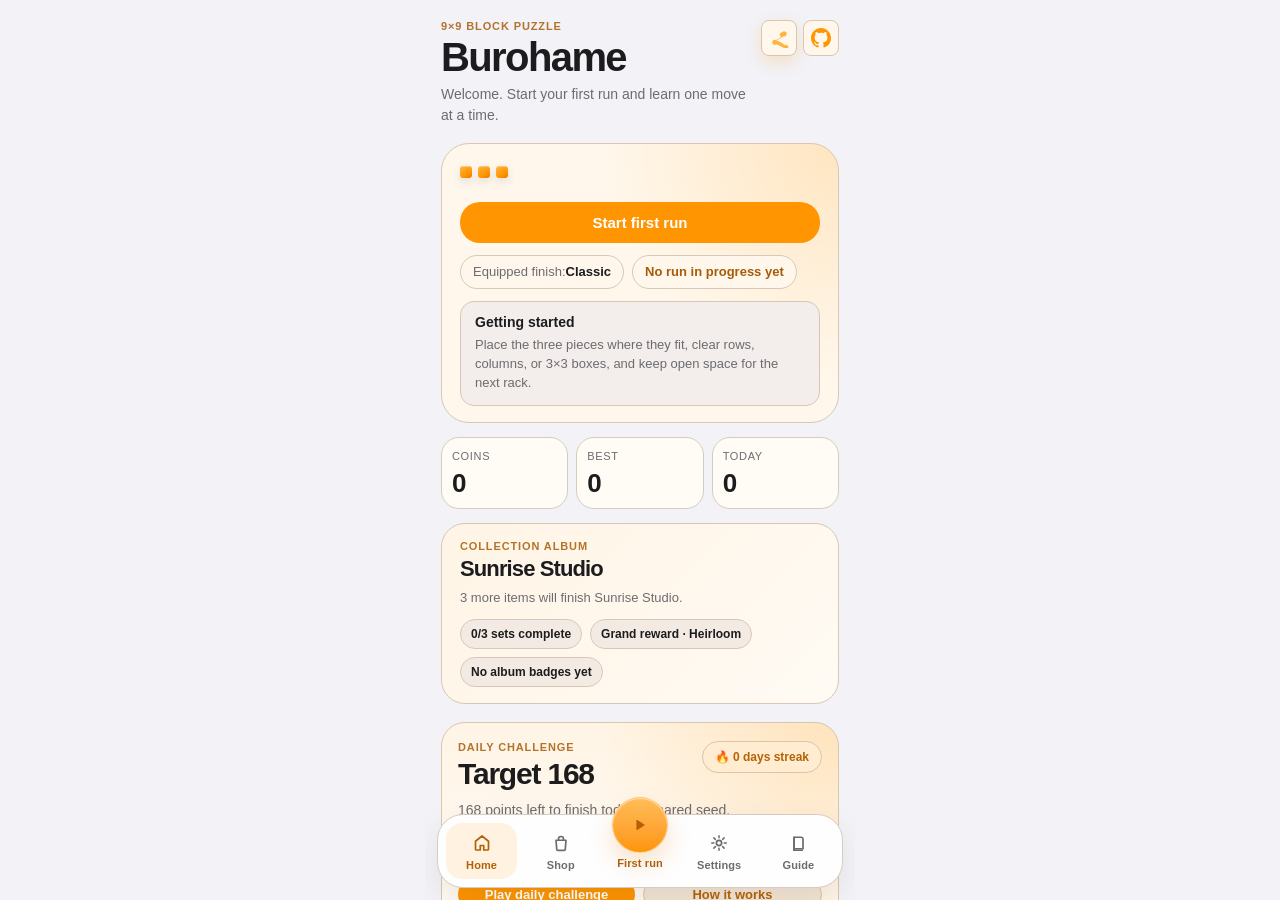
==== commit 11bec082: "Deploy preview for PR 103 🛫" ====
--- a/pr-preview/pr-103/index.html
+++ b/pr-preview/pr-103/index.html
@@ -52,6 +52,10 @@
             <p class="dash-hero-note">Equipped finish: <strong id="dashboard-finish">Classic</strong></p>
             <span class="dash-hero-chip" id="dashboard-run-state">Ready for a fresh run</span>
           </div>
+          <section class="dash-starter" id="dashboard-starter-guide" hidden aria-label="Getting started">
+            <h3>Getting started</h3>
+            <p>Place the three pieces where they fit, clear rows, columns, or 3×3 boxes, and keep open space for the next rack.</p>
+          </section>
         </section>
 
         <section class="dashboard-stats" aria-label="Dashboard statistics">
--- a/pr-preview/pr-103/styles.css
+++ b/pr-preview/pr-103/styles.css
@@ -178,6 +178,12 @@
   min-width: 0;
 }
 
+.page-top > .header-actions {
+  flex: 0 0 auto;
+  min-width: auto;
+  margin-left: auto;
+}
+
 .page-kicker {
   font-size: 11px;
   font-weight: 800;
@@ -895,7 +901,8 @@
 .header-actions {
   display: flex;
   align-items: center;
-  gap: 4px;
+  justify-content: flex-end;
+  gap: 6px;
 }
 
 .icon-btn {
@@ -912,6 +919,11 @@
   flex-shrink: 0;
   -webkit-tap-highlight-color: transparent;
 }
+
+.header-actions .icon-btn {
+  border: 1px solid color-mix(in srgb, var(--accent) 18%, var(--border));
+  background: color-mix(in srgb, var(--accent) 8%, var(--bg-card));
+}
 a.icon-btn { text-decoration: none; }
 .icon-btn:active { opacity: 0.6; }
 .icon-btn--share {
@@ -919,6 +931,26 @@
   background: linear-gradient(135deg, color-mix(in srgb, var(--accent-hi) 25%, transparent), color-mix(in srgb, var(--accent) 22%, transparent));
   border: 1px solid color-mix(in srgb, var(--accent) 36%, var(--border));
   box-shadow: 0 6px 16px color-mix(in srgb, var(--accent) 20%, transparent);
+}
+
+.dash-starter {
+  margin-top: 12px;
+  padding: 12px 14px;
+  border-radius: 14px;
+  border: 1px solid color-mix(in srgb, var(--accent) 16%, var(--border));
+  background: color-mix(in srgb, var(--accent) 5%, var(--bg));
+}
+
+.dash-starter h3 {
+  margin: 0;
+  font-size: 14px;
+}
+
+.dash-starter p {
+  margin: 6px 0 0;
+  color: var(--text-2);
+  font-size: 13px;
+  line-height: 1.45;
 }
 .icon-btn--share:hover,
 .icon-btn--share:focus-visible {
